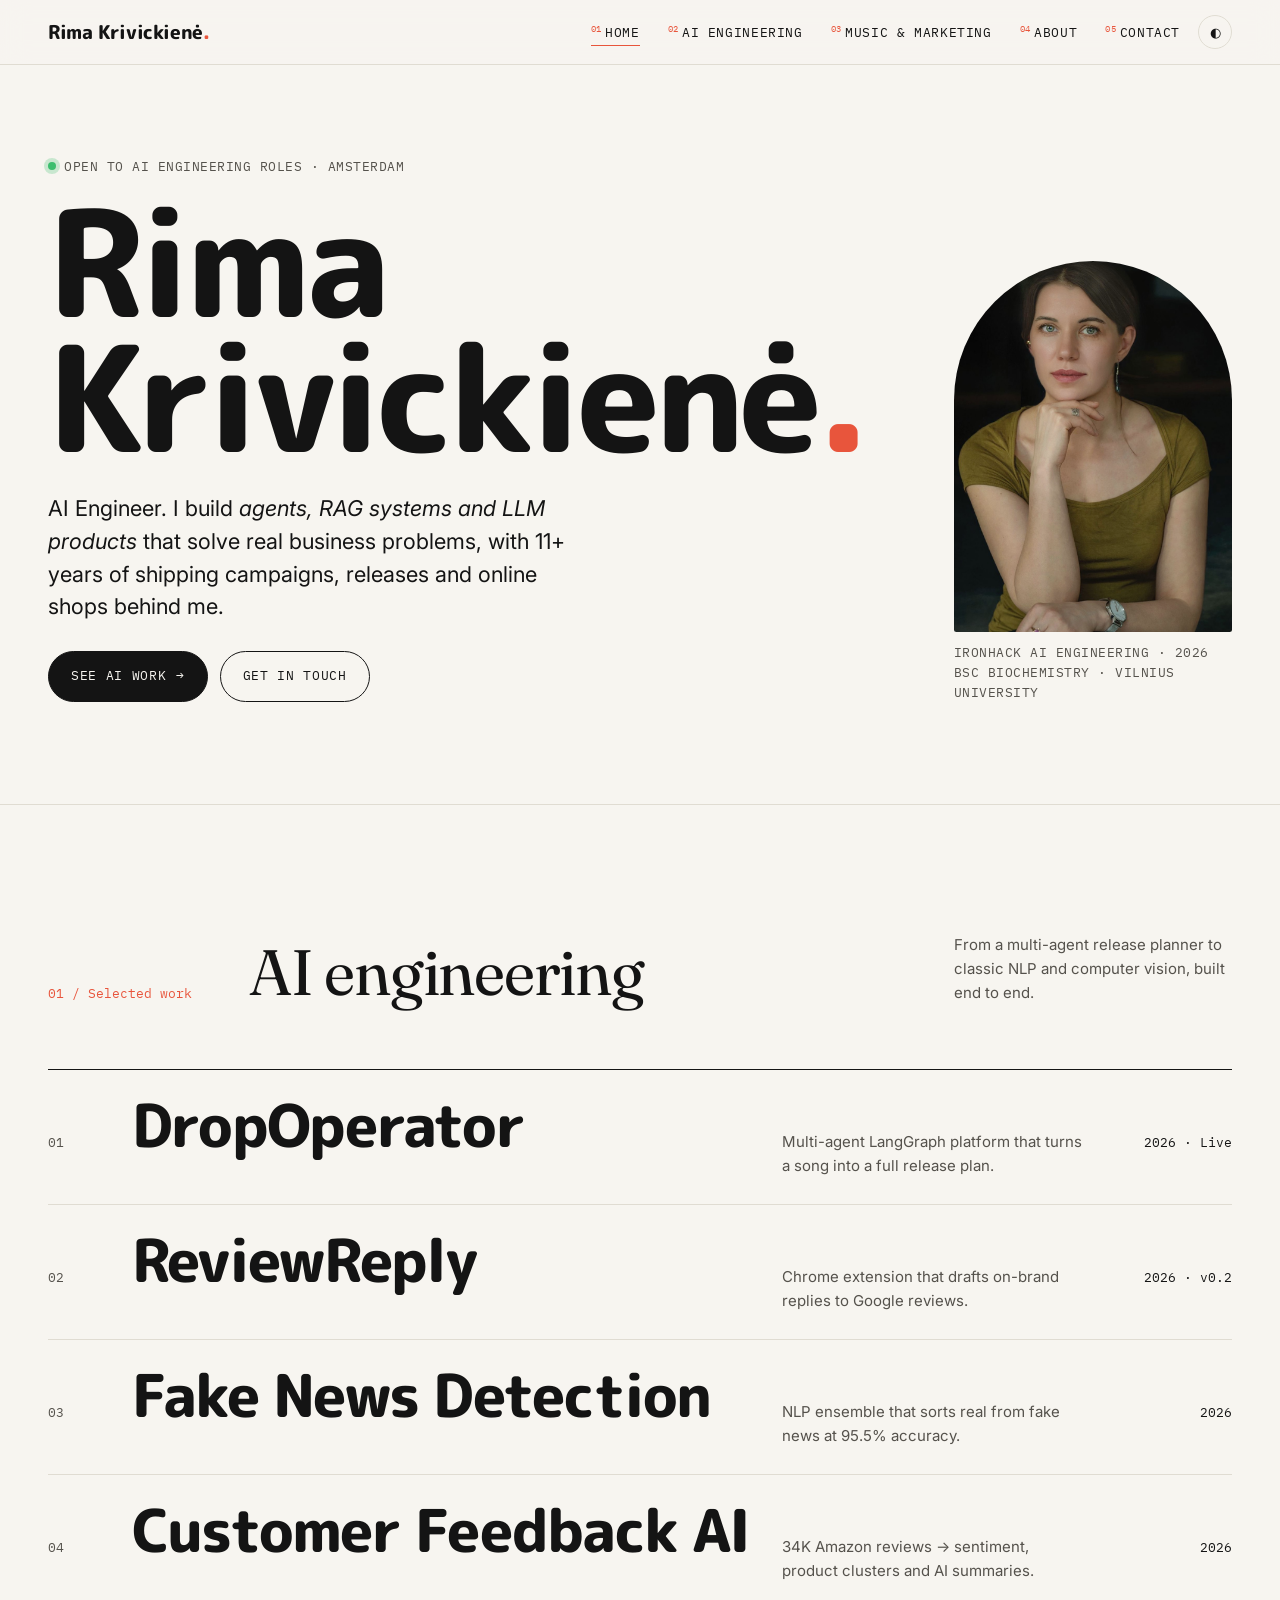
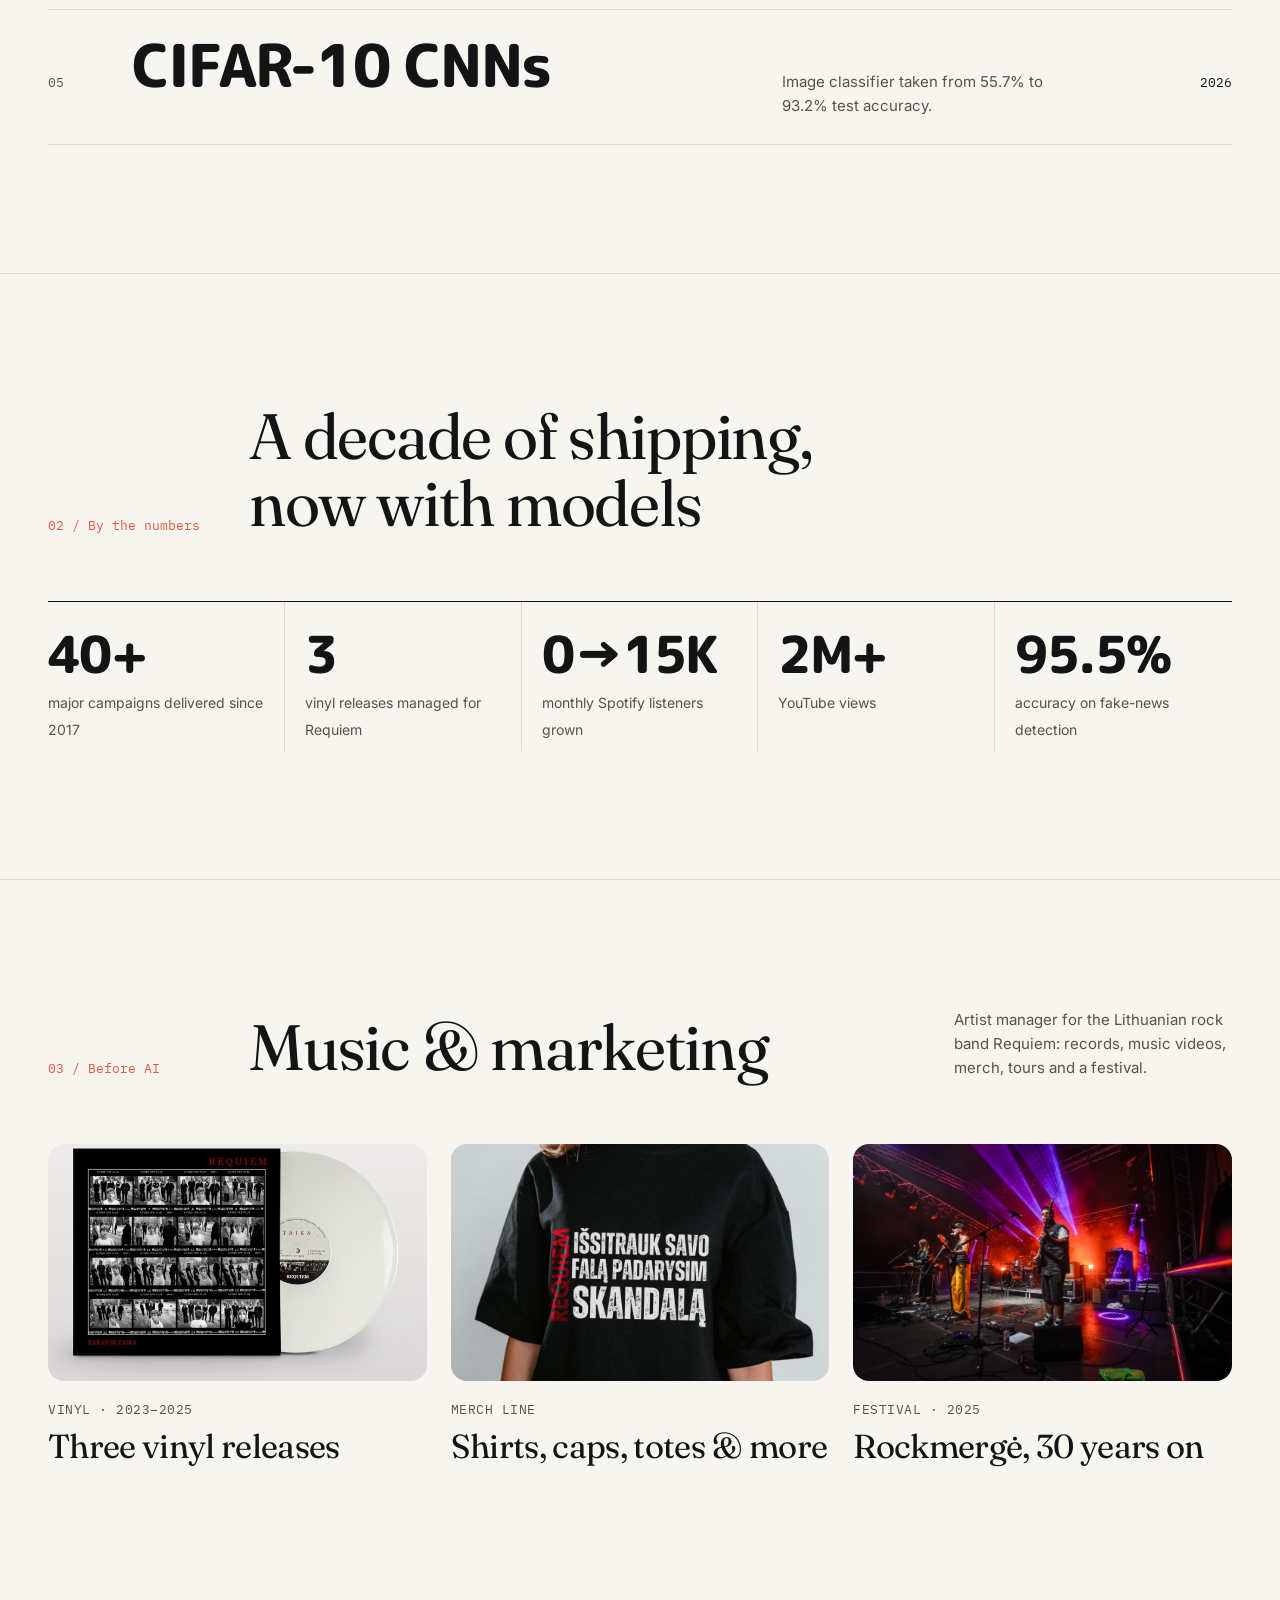
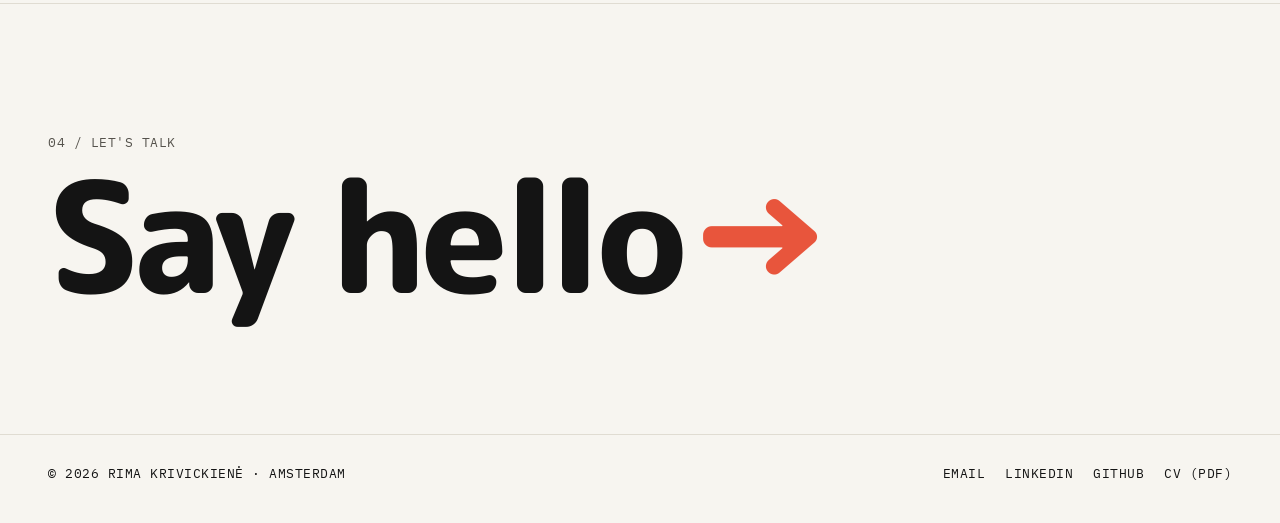
==== index.html @ 49b590df "First porfolio version" ====
<!doctype html>
<html lang="en">
<head>
<meta charset="utf-8">
<meta name="viewport" content="width=device-width, initial-scale=1">
<title>Rima Krivickienė — AI Engineer</title>
<meta name="description" content="AI Engineer in Amsterdam building agents, RAG systems and LLM products — with 11+ years of marketing, e-commerce and music management behind her.">
<meta property="og:title" content="Rima Krivickienė — AI Engineer">
<meta property="og:description" content="Agents, RAG systems and LLM products — plus a decade of shipping campaigns.">
<meta property="og:image" content="assets/img/drop-dashboard.jpg">
<link rel="icon" href="data:image/svg+xml,<svg xmlns='http://www.w3.org/2000/svg' viewBox='0 0 100 100'><circle cx='50' cy='50' r='44' fill='%23E8553C'/></svg>">
<link rel="preconnect" href="https://fonts.googleapis.com"><link rel="preconnect" href="https://fonts.gstatic.com" crossorigin>
<link href="https://fonts.googleapis.com/css2?family=Fraunces:ital,opsz,wght@0,9..144,300..600;1,9..144,300..600&family=IBM+Plex+Mono:wght@400;500&family=Inter:wght@400;500;600&family=M+PLUS+Rounded+1c:wght@800&display=swap" rel="stylesheet">
<link rel="stylesheet" href="css/style.css">
</head>
<body data-page="home">
<main>

  <section class="hero first">
    <div class="wrap grid-12">
      <div class="hero-text">
        <p class="label"><span class="status">Open to AI Engineering roles · Amsterdam</span></p>
        <h1 class="display"><span class="line">Rima</span><span class="line">Krivickienė<span class="dot">.</span></span></h1>
        <p class="lede">AI Engineer. I build <em>agents, RAG systems and LLM products</em> that solve real business problems, with 11+ years of shipping campaigns, releases and online shops behind me.</p>
        <div class="btn-row" style="margin-top:28px">
          <a class="btn" href="ai-engineering.html">See AI work <span class="arr">→</span></a>
          <a class="btn ghost" href="contact.html">Get in touch</a>
        </div>
      </div>
      <div class="hero-photo reveal">
        <figure>
          <img src="assets/img/portrait.jpg" alt="Portrait of Rima Krivickienė" width="933" height="1400">
          <figcaption class="label">Ironhack AI Engineering · 2026<br>BSc Biochemistry · Vilnius University</figcaption>
        </figure>
      </div>
    </div>
  </section>

  <section>
    <div class="wrap">
      <div class="sec-head reveal">
        <span class="num">01 / Selected work</span>
        <h2>AI engineering</h2>
        <p>From a multi-agent release planner to classic NLP and computer vision, built end to end.</p>
      </div>
      <ul class="project-list reveal">
        <li><a href="work/dropoperator.html" data-bg="assets/img/drop-dashboard.jpg">
          <span class="n">01</span><span class="t">DropOperator</span>
          <span class="d">Multi-agent LangGraph platform that turns a song into a full release plan.</span><span class="y">2026 · Live</span>
          <img class="thumb" src="assets/img/drop-dashboard.jpg" alt="" loading="lazy"></a></li>
        <li><a href="work/reviewreply.html" data-bg="assets/img/rr-demo.jpg">
          <span class="n">02</span><span class="t">ReviewReply</span>
          <span class="d">Chrome extension that drafts on-brand replies to Google reviews.</span><span class="y">2026 · v0.2</span>
          <img class="thumb" src="assets/img/rr-demo.jpg" alt="" loading="lazy"></a></li>
        <li><a href="work/fake-news.html" data-bg="assets/img/fake-cloud-real.jpg">
          <span class="n">03</span><span class="t">Fake News Detection</span>
          <span class="d">NLP ensemble that sorts real from fake news at 95.5% accuracy.</span><span class="y">2026</span>
          <img class="thumb" src="assets/img/fake-title.jpg" alt="" loading="lazy"></a></li>
        <li><a href="work/amazon-nlp.html" data-bg="assets/img/nlp-dashboard.jpg">
          <span class="n">04</span><span class="t">Customer Feedback AI</span>
          <span class="d">34K Amazon reviews → sentiment, product clusters and AI summaries.</span><span class="y">2026</span>
          <img class="thumb" src="assets/img/nlp-dashboard.jpg" alt="" loading="lazy"></a></li>
        <li><a href="work/cnn-cifar10.html" data-bg="assets/img/cnn-title.jpg">
          <span class="n">05</span><span class="t">CIFAR-10 CNNs</span>
          <span class="d">Image classifier taken from 55.7% to 93.2% test accuracy.</span><span class="y">2026</span>
          <img class="thumb" src="assets/img/cnn-title.jpg" alt="" loading="lazy"></a></li>
      </ul>
    </div>
  </section>

  <section>
    <div class="wrap">
      <div class="sec-head reveal">
        <span class="num">02 / By the numbers</span>
        <h2>A decade of shipping, now with models</h2>
      </div>
      <div class="stats reveal">
        <div class="stat"><b>40+</b><span>major campaigns delivered since 2017</span></div>
        <div class="stat"><b>3</b><span>vinyl releases managed for Requiem</span></div>
        <div class="stat"><b>0→15K</b><span>monthly Spotify listeners grown</span></div>
        <div class="stat"><b>2M+</b><span>YouTube views</span></div>
        <div class="stat"><b>95.5%</b><span>accuracy on fake-news detection</span></div>
      </div>
    </div>
  </section>

  <section>
    <div class="wrap">
      <div class="sec-head reveal">
        <span class="num">03 / Before AI</span>
        <h2>Music &amp; marketing</h2>
        <p>Artist manager for the Lithuanian rock band Requiem: records, music videos, merch, tours and a festival.</p>
      </div>
      <div class="cards-3" style="margin-top:0">
        <a class="card reveal" href="music.html#vinyl">
          <div class="media"><img src="assets/img/vinyl-karas.jpg" alt="Karas ir Taika white vinyl" loading="lazy"></div>
          <div class="meta"><span class="label">Vinyl · 2023–2025</span></div>
          <h3>Three vinyl releases</h3>
        </a>
        <a class="card reveal" href="music.html#merch">
          <div class="media"><img src="assets/img/merch-skandalas.jpg" alt="Requiem Skandalas t-shirt" loading="lazy"></div>
          <div class="meta"><span class="label">Merch line</span></div>
          <h3>Shirts, caps, totes &amp; more</h3>
        </a>
        <a class="card reveal" href="music.html#rockmerge">
          <div class="media"><img src="assets/img/rockmerge-6.jpg" alt="Rockmergė 2025 stage with lights" loading="lazy"></div>
          <div class="meta"><span class="label">Festival · 2025</span></div>
          <h3>Rockmergė, 30 years on</h3>
        </a>
      </div>
    </div>
  </section>

  <section class="cta">
    <div class="wrap reveal">
      <p class="label">04 / Let's talk</p>
      <a class="display" href="contact.html">Say hello<span class="accent">→</span></a>
    </div>
  </section>

</main>
<script src="js/main.js"></script>
</body>
</html>
---- css/style.css ----
/* Rima Krivickienė — portfolio
   Editorial grid (paper, ink, vermilion) + soft rounded display type and blurred hover backgrounds. */

:root {
  --paper: #F7F5F0;
  --paper-2: #EFECE4;
  --ink: #141414;
  --ink-2: #55524C;
  --rule: #E0DCD2;
  --accent: #E8553C;
  --on-accent: #FFFFFF;
  --gutter: clamp(16px, 4vw, 48px);
  --max: 1320px;
  --serif: "Fraunces", Georgia, serif;
  --sans: "Inter", system-ui, -apple-system, sans-serif;
  --mono: "IBM Plex Mono", ui-monospace, monospace;
  --round: "M PLUS Rounded 1c", "Inter", sans-serif;
  --ease: cubic-bezier(.22, 1, .36, 1);
  color-scheme: light;
}
@media (prefers-color-scheme: dark) {
  :root:not([data-theme="light"]) {
    --paper: #141413; --paper-2: #1E1D1B; --ink: #F2EFE8; --ink-2: #A8A39A; --rule: #2E2C29;
    color-scheme: dark;
  }
}
:root[data-theme="dark"] {
  --paper: #141413; --paper-2: #1E1D1B; --ink: #F2EFE8; --ink-2: #A8A39A; --rule: #2E2C29;
  color-scheme: dark;
}

*, *::before, *::after { box-sizing: border-box; }
html { -webkit-text-size-adjust: 100%; scroll-behavior: smooth; }
body {
  margin: 0; background: var(--paper); color: var(--ink);
  font: 400 17px/1.6 var(--sans);
  -webkit-font-smoothing: antialiased; overflow-x: hidden;
  transition: background-color .4s var(--ease), color .4s var(--ease);
}
img { max-width: 100%; height: auto; display: block; }
a { color: inherit; }
::selection { background: var(--accent); color: var(--on-accent); }

.wrap { max-width: var(--max); margin: 0 auto; padding: 0 var(--gutter); }

/* ---------- type ---------- */
h1, h2, h3 { font-family: var(--serif); font-weight: 400; letter-spacing: -.02em; line-height: 1.05; margin: 0; text-wrap: balance; }
h1 { font-size: clamp(44px, 8vw, 112px); }
h2 { font-size: clamp(34px, 5vw, 64px); }
h3 { font-size: clamp(24px, 2.6vw, 34px); line-height: 1.15; }
p { margin: 0 0 1em; text-wrap: pretty; }
em { font-style: italic; }
.display { font-family: var(--round); font-weight: 800; letter-spacing: -.035em; line-height: .92; }
.mono, .label { font-family: var(--mono); font-size: 12.5px; letter-spacing: .04em; text-transform: uppercase; }
.label { color: var(--ink-2); }
.lede { font-size: clamp(19px, 1.7vw, 23px); line-height: 1.5; max-width: 38ch; }
.muted { color: var(--ink-2); }
.accent { color: var(--accent); }

/* ---------- header ---------- */
.site-header {
  position: sticky; top: 0; z-index: 50;
  background: color-mix(in srgb, var(--paper) 82%, transparent);
  backdrop-filter: blur(14px); -webkit-backdrop-filter: blur(14px);
  border-bottom: 1px solid var(--rule);
}
.site-header .wrap { display: flex; align-items: center; justify-content: space-between; height: 64px; gap: 16px; }
.brand { font-family: var(--round); font-weight: 800; font-size: 19px; text-decoration: none; letter-spacing: -.02em; white-space: nowrap; }
.brand span { color: var(--accent); }
.nav { display: flex; gap: clamp(14px, 2.2vw, 30px); align-items: center; }
.nav a { font-family: var(--mono); font-size: 12.5px; text-transform: uppercase; letter-spacing: .05em; text-decoration: none; position: relative; padding: 4px 0; }
.nav a::after { content: ""; position: absolute; left: 0; right: 100%; bottom: 0; height: 1.5px; background: var(--accent); transition: right .35s var(--ease); }
.nav a:hover::after, .nav a[aria-current="page"]::after { right: 0; }
.nav a sup { color: var(--accent); font-size: 9px; margin-right: 3px; }
.theme-toggle, .menu-toggle { background: none; border: 1px solid var(--rule); color: var(--ink); border-radius: 999px; width: 34px; height: 34px; display: grid; place-items: center; cursor: pointer; padding: 0; }
.theme-toggle:hover, .menu-toggle:hover { border-color: var(--ink); }
.menu-toggle { display: none; }
@media (max-width: 860px) {
  .menu-toggle { display: grid; }
  .nav { position: fixed; inset: 64px 0 auto 0; flex-direction: column; align-items: flex-start; gap: 0; background: var(--paper); border-bottom: 1px solid var(--rule); padding: 8px var(--gutter) 20px; transform: translateY(-8px); opacity: 0; pointer-events: none; transition: .3s var(--ease); }
  .nav.open { transform: none; opacity: 1; pointer-events: auto; }
  .nav a { font-size: 15px; padding: 14px 0; width: 100%; border-bottom: 1px solid var(--rule); }
  .nav a::after { display: none; }
}

/* ---------- sections ---------- */
section { padding: clamp(64px, 10vw, 140px) 0; border-top: 1px solid var(--rule); }
section.first { border-top: 0; }
.sec-head { display: grid; grid-template-columns: repeat(12, 1fr); gap: 24px; align-items: end; margin-bottom: clamp(36px, 5vw, 64px); }
.sec-head .num { grid-column: span 2; font-family: var(--mono); font-size: 13px; color: var(--accent); }
.sec-head h2 { grid-column: span 7; }
.sec-head p { grid-column: span 3; color: var(--ink-2); font-size: 15px; margin: 0; }
@media (max-width: 860px) { .sec-head { grid-template-columns: 1fr; gap: 12px; } .sec-head > * { grid-column: auto !important; } }

.grid-12 { display: grid; grid-template-columns: repeat(12, 1fr); gap: 24px; }
@media (max-width: 860px) { .grid-12 { grid-template-columns: 1fr; } .grid-12 > * { grid-column: auto !important; } }

/* ---------- hero ---------- */
.hero { padding: clamp(40px, 7vw, 96px) 0 clamp(56px, 8vw, 110px); border-top: 0; }
.hero .grid-12 { align-items: end; }
.hero-text { grid-column: span 8; }
.hero-photo { grid-column: 10 / span 3; }
.hero .display { font-size: clamp(56px, 11.5vw, 168px); margin: 18px 0 28px; }
.hero .display .line { display: block; }
.hero .display .dot { color: var(--accent); }
.hero-photo figure { margin: 0; position: relative; }
.hero-photo img { border-radius: 999px 999px 18px 18px; aspect-ratio: 3/4; object-fit: cover; width: 100%; filter: saturate(.92); }
.hero-photo figcaption { margin-top: 10px; }
.hero-meta { display: flex; flex-wrap: wrap; gap: 8px 22px; margin-top: 30px; }
.status { display: inline-flex; align-items: center; gap: 8px; }
.status::before { content: ""; width: 8px; height: 8px; border-radius: 50%; background: #3DBE6E; box-shadow: 0 0 0 4px color-mix(in srgb, #3DBE6E 25%, transparent); }
@media (max-width: 860px) { .hero-photo { max-width: 260px; order: -1; } }

/* ---------- buttons ---------- */
.btn { display: inline-flex; align-items: center; gap: 10px; font-family: var(--mono); font-size: 13px; text-transform: uppercase; letter-spacing: .05em; text-decoration: none; padding: 14px 22px; border-radius: 999px; border: 1px solid var(--ink); background: var(--ink); color: var(--paper); cursor: pointer; transition: .3s var(--ease); }
.btn:hover { background: var(--accent); border-color: var(--accent); color: var(--on-accent); }
.btn.ghost { background: transparent; color: var(--ink); }
.btn.ghost:hover { background: var(--ink); color: var(--paper); border-color: var(--ink); }
.btn .arr { transition: transform .3s var(--ease); }
.btn:hover .arr { transform: translateX(4px); }
.btn-row { display: flex; flex-wrap: wrap; gap: 12px; }
.link-arrow { font-family: var(--mono); font-size: 13px; text-transform: uppercase; letter-spacing: .05em; text-decoration: none; border-bottom: 1px solid currentColor; padding-bottom: 2px; }
.link-arrow:hover { color: var(--accent); }

/* ---------- blurred hover background (project list) ---------- */
.hover-bg { position: fixed; inset: 0; z-index: -1; pointer-events: none; opacity: 0; transition: opacity .6s var(--ease); }
.hover-bg img { position: absolute; inset: -60px; width: calc(100% + 120px); height: calc(100% + 120px); max-width: none; object-fit: cover; filter: blur(46px) saturate(1.3); opacity: 0; transform: scale(1.08); transition: opacity .6s var(--ease), transform 1.2s var(--ease); }
.hover-bg img.on { opacity: .55; transform: scale(1); }
.hover-bg.on { opacity: 1; }
body.bg-active { background: transparent; }
body.bg-active::before { content: ""; position: fixed; inset: 0; z-index: -2; background: var(--paper); }

.project-list { list-style: none; margin: 0; padding: 0; border-top: 1px solid var(--ink); }
.project-list li { border-bottom: 1px solid var(--rule); }
.project-list a { display: grid; grid-template-columns: 60px 1fr auto 120px; gap: 24px; align-items: baseline; padding: 26px 0; text-decoration: none; transition: padding .45s var(--ease), color .3s; }
.project-list .n { font-family: var(--mono); font-size: 13px; color: var(--ink-2); }
.project-list .t { font-family: var(--round); font-weight: 800; font-size: clamp(30px, 4.6vw, 64px); letter-spacing: -.03em; line-height: 1; }
.project-list .d { font-size: 15px; color: var(--ink-2); max-width: 34ch; }
.project-list .y { font-family: var(--mono); font-size: 13px; text-align: right; }
.project-list .thumb { display: none; }
.project-list a:hover { padding-left: 18px; }
.project-list a:hover .t { color: var(--accent); }
@media (max-width: 860px) {
  .project-list a { grid-template-columns: 1fr auto; gap: 6px 16px; padding: 22px 0; }
  .project-list .n { grid-column: 1; } .project-list .y { grid-column: 2; grid-row: 1; }
  .project-list .t, .project-list .d { grid-column: 1 / -1; }
  .project-list .thumb { display: block; grid-column: 1 / -1; border-radius: 12px; aspect-ratio: 16/9; object-fit: cover; margin-top: 10px; }
}

/* ---------- stats ---------- */
.stats { display: grid; grid-template-columns: repeat(5, 1fr); border-top: 1px solid var(--ink); }
.stat { padding: 26px 20px 8px 0; border-right: 1px solid var(--rule); }
.stat + .stat { padding-left: 20px; }
.stat:last-child { border-right: 0; }
.stat b { display: block; font-family: var(--round); font-weight: 800; font-size: clamp(34px, 4vw, 56px); letter-spacing: -.03em; line-height: 1; margin-bottom: 10px; }
.stat span { font-size: 14px; color: var(--ink-2); }
@media (max-width: 860px) { .stats { grid-template-columns: 1fr 1fr; } .stat { border-right: 0; border-bottom: 1px solid var(--rule); padding: 20px 0 !important; } }

/* ---------- cards ---------- */
.card { display: flex; flex-direction: column; text-decoration: none; }
.card .media { position: relative; overflow: hidden; border-radius: 16px; background: var(--paper-2); aspect-ratio: 16/10; }
.card .media img { width: 100%; height: 100%; object-fit: cover; transition: transform .9s var(--ease); }
.card:hover .media img { transform: scale(1.035); }
.card .meta { display: flex; justify-content: space-between; gap: 12px; margin: 18px 0 8px; }
.card h3 { margin-bottom: 10px; }
.card p { color: var(--ink-2); font-size: 15.5px; }
.tags { display: flex; flex-wrap: wrap; gap: 6px; margin: 6px 0 16px; padding: 0; list-style: none; }
.tags li { font-family: var(--mono); font-size: 11.5px; letter-spacing: .03em; padding: 4px 10px; border: 1px solid var(--rule); border-radius: 999px; color: var(--ink-2); }
.links { display: flex; flex-wrap: wrap; gap: 18px; margin-top: auto; }

.feature { display: grid; grid-template-columns: repeat(12, 1fr); gap: 24px; align-items: center; padding: clamp(28px, 4vw, 48px) 0; border-top: 1px solid var(--rule); }
.feature:first-of-type { border-top: 1px solid var(--ink); }
.feature .media { grid-column: span 7; border-radius: 18px; overflow: hidden; background: var(--paper-2); }
.feature .media img { width: 100%; aspect-ratio: 16/10; object-fit: cover; transition: transform .9s var(--ease); }
.feature:hover .media img { transform: scale(1.03); }
.feature .body { grid-column: span 5; }
.feature.flip .media { order: 2; }
.feature .body h3 { font-family: var(--round); font-weight: 800; font-size: clamp(34px, 4vw, 56px); letter-spacing: -.03em; margin: 12px 0 14px; }
@media (max-width: 860px) { .feature { grid-template-columns: 1fr; } .feature > * { grid-column: auto !important; } .feature.flip .media { order: 0; } }

.cards-3 { display: grid; grid-template-columns: repeat(3, 1fr); gap: 32px 24px; margin-top: 56px; }
@media (max-width: 960px) { .cards-3 { grid-template-columns: 1fr 1fr; } }
@media (max-width: 620px) { .cards-3 { grid-template-columns: 1fr; } }

/* ---------- case study ---------- */
.case-hero { padding-bottom: 40px; }
.case-hero .display { font-size: clamp(52px, 10vw, 140px); margin: 18px 0 24px; }
.facts { display: grid; grid-template-columns: repeat(4, 1fr); border-top: 1px solid var(--ink); margin-top: 40px; }
.facts > div { padding: 16px 16px 16px 0; border-right: 1px solid var(--rule); }
.facts > div + div { padding-left: 16px; }
.facts > div:last-child { border-right: 0; }
.facts dt { margin-bottom: 6px; }
.facts dd { margin: 0; font-size: 15px; }
@media (max-width: 760px) { .facts { grid-template-columns: 1fr 1fr; } .facts > div { border-right: 0; border-bottom: 1px solid var(--rule); padding-left: 0 !important; } }
.cover { border-radius: 20px; overflow: hidden; background: var(--paper-2); }
.cover img { width: 100%; }
.prose { grid-column: 4 / span 7; font-size: 18px; }
.prose h3 { margin: 1.6em 0 .5em; }
.prose ul { padding-left: 1.1em; } .prose li { margin-bottom: .45em; }
.side-label { grid-column: span 3; }
.table { width: 100%; border-collapse: collapse; font-size: 15px; margin: 8px 0 24px; }
.table th, .table td { text-align: left; padding: 11px 10px 11px 0; border-bottom: 1px solid var(--rule); }
.table th { font-family: var(--mono); font-size: 11.5px; text-transform: uppercase; letter-spacing: .05em; color: var(--ink-2); font-weight: 400; }
.table td:not(:first-child), .table th:not(:first-child) { text-align: right; font-variant-numeric: tabular-nums; }
.table tr.best td { color: var(--accent); font-weight: 600; }
.gallery { display: grid; grid-template-columns: repeat(2, 1fr); gap: 20px; }
.gallery figure { margin: 0; }
.gallery img { border-radius: 14px; width: 100%; background: var(--paper-2); border: 1px solid var(--rule); }
.gallery figcaption { margin-top: 8px; }
.gallery .wide { grid-column: 1 / -1; }
@media (max-width: 700px) { .gallery { grid-template-columns: 1fr; } }
.next-case { display: flex; justify-content: space-between; align-items: end; gap: 24px; text-decoration: none; padding: 40px 0; border-top: 1px solid var(--ink); }
.next-case .display { font-size: clamp(40px, 7vw, 96px); transition: color .3s; }
.next-case:hover .display { color: var(--accent); }
.video { position: relative; aspect-ratio: 16/9; border-radius: 18px; overflow: hidden; background: #000; }
.video iframe { position: absolute; inset: 0; width: 100%; height: 100%; border: 0; }

/* ---------- music page ---------- */
.release { display: grid; grid-template-columns: repeat(12, 1fr); gap: 24px; align-items: center; padding: clamp(32px, 5vw, 64px) 0; border-top: 1px solid var(--rule); }
.release .media { grid-column: span 6; }
.release .media img { border-radius: 16px; width: 100%; }
.release .body { grid-column: 8 / span 5; }
.release:nth-of-type(even) .media { order: 2; grid-column: 7 / span 6; }
.release:nth-of-type(even) .body { grid-column: 1 / span 5; }
.release .body h3 { font-family: var(--round); font-weight: 800; font-size: clamp(32px, 3.6vw, 50px); letter-spacing: -.03em; margin: 10px 0 14px; }
.release ul { list-style: none; padding: 0; margin: 16px 0 0; border-top: 1px solid var(--rule); }
.release li { display: flex; justify-content: space-between; gap: 16px; padding: 10px 0; border-bottom: 1px solid var(--rule); font-size: 15px; }
.release li span:first-child { font-family: var(--mono); font-size: 12px; text-transform: uppercase; color: var(--ink-2); padding-top: 2px; }
@media (max-width: 860px) { .release { grid-template-columns: 1fr; } .release > * { grid-column: auto !important; order: 0 !important; } }

.merch { display: grid; grid-template-columns: repeat(4, 1fr); gap: 16px; }
.merch figure { margin: 0; }
.merch img { border-radius: 14px; aspect-ratio: 1; object-fit: cover; width: 100%; background: #fff; }
.merch figcaption { margin-top: 8px; }
@media (max-width: 760px) { .merch { grid-template-columns: 1fr 1fr; } }

.photo-grid { display: grid; grid-template-columns: repeat(6, 1fr); grid-auto-rows: clamp(120px, 16vw, 230px); gap: 12px; }
.photo-grid figure { margin: 0; overflow: hidden; border-radius: 14px; position: relative; }
.photo-grid img { width: 100%; height: 100%; object-fit: cover; transition: transform 1s var(--ease); }
.photo-grid figure:hover img { transform: scale(1.04); }
.photo-grid .a { grid-column: span 4; grid-row: span 2; }
.photo-grid .b { grid-column: span 2; grid-row: span 2; }
.photo-grid .c { grid-column: span 2; }
.photo-grid .d { grid-column: span 3; grid-row: span 2; }
@media (max-width: 760px) { .photo-grid { grid-template-columns: 1fr 1fr; grid-auto-rows: 150px; } .photo-grid figure { grid-column: span 1 !important; grid-row: span 1 !important; } .photo-grid .a { grid-column: span 2 !important; grid-row: span 2 !important; } }
.credit { margin-top: 12px; }

.roles { border-top: 1px solid var(--ink); }
.role { display: grid; grid-template-columns: repeat(12, 1fr); gap: 24px; padding: 28px 0; border-bottom: 1px solid var(--rule); }
.role .when { grid-column: span 3; }
.role h3 { grid-column: span 4; font-size: clamp(22px, 2.2vw, 30px); }
.role p { grid-column: span 5; margin: 0; color: var(--ink-2); font-size: 15.5px; }
@media (max-width: 860px) { .role { grid-template-columns: 1fr; gap: 8px; } .role > * { grid-column: auto !important; } }

/* ---------- about ---------- */
.skills { display: grid; grid-template-columns: repeat(3, 1fr); gap: 32px 24px; }
.skills h4 { margin: 0 0 10px; }
@media (max-width: 760px) { .skills { grid-template-columns: 1fr; } }
.why { list-style: none; padding: 0; margin: 0; counter-reset: why; border-top: 1px solid var(--ink); }
.why li { counter-increment: why; display: grid; grid-template-columns: 60px 1fr 1.4fr; gap: 24px; padding: 26px 0; border-bottom: 1px solid var(--rule); }
.why li::before { content: "0" counter(why); font-family: var(--mono); font-size: 13px; color: var(--accent); }
.why h3 { font-size: clamp(22px, 2.2vw, 30px); }
.why p { margin: 0; color: var(--ink-2); }
@media (max-width: 760px) { .why li { grid-template-columns: 1fr; gap: 8px; } }

/* ---------- contact ---------- */
.form { display: grid; gap: 22px; }
.field { display: grid; gap: 8px; }
.field input, .field textarea, .field select {
  font: inherit; color: var(--ink); background: transparent;
  border: 0; border-bottom: 1px solid var(--ink-2); border-radius: 0; padding: 10px 0; outline: none; transition: border-color .3s;
}
.field textarea { min-height: 150px; resize: vertical; }
.field input:focus, .field textarea:focus, .field select:focus { border-bottom-color: var(--accent); }
.chips { display: flex; flex-wrap: wrap; gap: 8px; }
.chips input { position: absolute; opacity: 0; pointer-events: none; }
.chips label { font-family: var(--mono); font-size: 12.5px; padding: 8px 14px; border: 1px solid var(--rule); border-radius: 999px; cursor: pointer; transition: .25s var(--ease); }
.chips input:checked + label { background: var(--ink); color: var(--paper); border-color: var(--ink); }
.chips input:focus-visible + label { outline: 2px solid var(--accent); outline-offset: 2px; }
.hp { position: absolute; left: -9999px; }
.form-status { min-height: 1.4em; font-size: 15px; }
.form-status.ok { color: #2E9D5B; } .form-status.err { color: var(--accent); }
.contact-list { list-style: none; padding: 0; margin: 0; border-top: 1px solid var(--ink); }
.contact-list li { display: flex; justify-content: space-between; gap: 16px; padding: 16px 0; border-bottom: 1px solid var(--rule); }
.contact-list a { text-decoration: none; } .contact-list a:hover { color: var(--accent); }

/* ---------- big CTA + footer ---------- */
.cta { text-align: left; }
.cta a.display { display: inline-block; font-size: clamp(56px, 12vw, 180px); text-decoration: none; transition: color .3s; }
.cta a.display:hover { color: var(--accent); }
.site-footer { border-top: 1px solid var(--rule); padding: 28px 0 40px; }
.site-footer .wrap { display: flex; flex-wrap: wrap; justify-content: space-between; gap: 12px 24px; }
.site-footer a { text-decoration: none; } .site-footer a:hover { color: var(--accent); }

/* ---------- motion ---------- */
.reveal { opacity: 0; transform: translateY(24px); transition: opacity .9s var(--ease), transform .9s var(--ease); }
.reveal.in { opacity: 1; transform: none; }
@media (prefers-reduced-motion: reduce) {
  *, *::before, *::after { transition: none !important; animation: none !important; scroll-behavior: auto !important; }
  .reveal { opacity: 1; transform: none; }
}

/* custom cursor (desktop only) */
.cursor { position: fixed; top: 0; left: 0; width: 10px; height: 10px; border-radius: 50%; background: var(--accent); pointer-events: none; z-index: 1000; transform: translate(-50%, -50%); transition: width .25s var(--ease), height .25s var(--ease), background-color .25s, opacity .25s; mix-blend-mode: normal; opacity: 0; }
.cursor.on { opacity: 1; }
.cursor.big { width: 54px; height: 54px; background: color-mix(in srgb, var(--accent) 22%, transparent); border: 1px solid var(--accent); }
.cursor.press { width: 6px; height: 6px; }
@media (hover: none), (pointer: coarse) { .cursor { display: none; } }

/* video stills strip */
.stills { display: grid; grid-template-columns: repeat(4, 1fr); gap: 12px; margin: 8px 0 20px; }
.stills.three { grid-template-columns: repeat(3, 1fr); }
.stills figure { margin: 0; }
.stills img { width: 100%; aspect-ratio: 1; object-fit: cover; border-radius: 14px; }
@media (max-width: 700px) { .stills, .stills.three { grid-template-columns: 1fr 1fr; } .stills.three figure:first-child { grid-column: 1 / -1; } .stills.three figure:first-child img { aspect-ratio: 16/9; } }

/* press list */
.press { list-style: none; padding: 0; margin: 0; border-top: 1px solid var(--ink); }
.press a { display: grid; grid-template-columns: 110px 1fr 160px 24px; gap: 20px; align-items: baseline; padding: 20px 0; border-bottom: 1px solid var(--rule); text-decoration: none; transition: padding .4s var(--ease); }
.press a:hover { padding-left: 12px; }
.press a:hover .ttl { color: var(--accent); }
.press .ttl { font-family: var(--serif); font-size: clamp(19px, 1.8vw, 24px); line-height: 1.25; }
.press .src { text-align: right; }
@media (max-width: 760px) { .press a { grid-template-columns: 1fr auto; gap: 6px 12px; } .press .ttl { grid-column: 1 / -1; grid-row: 2; } .press .src { text-align: left; } .press a > span:last-child { display: none; } }
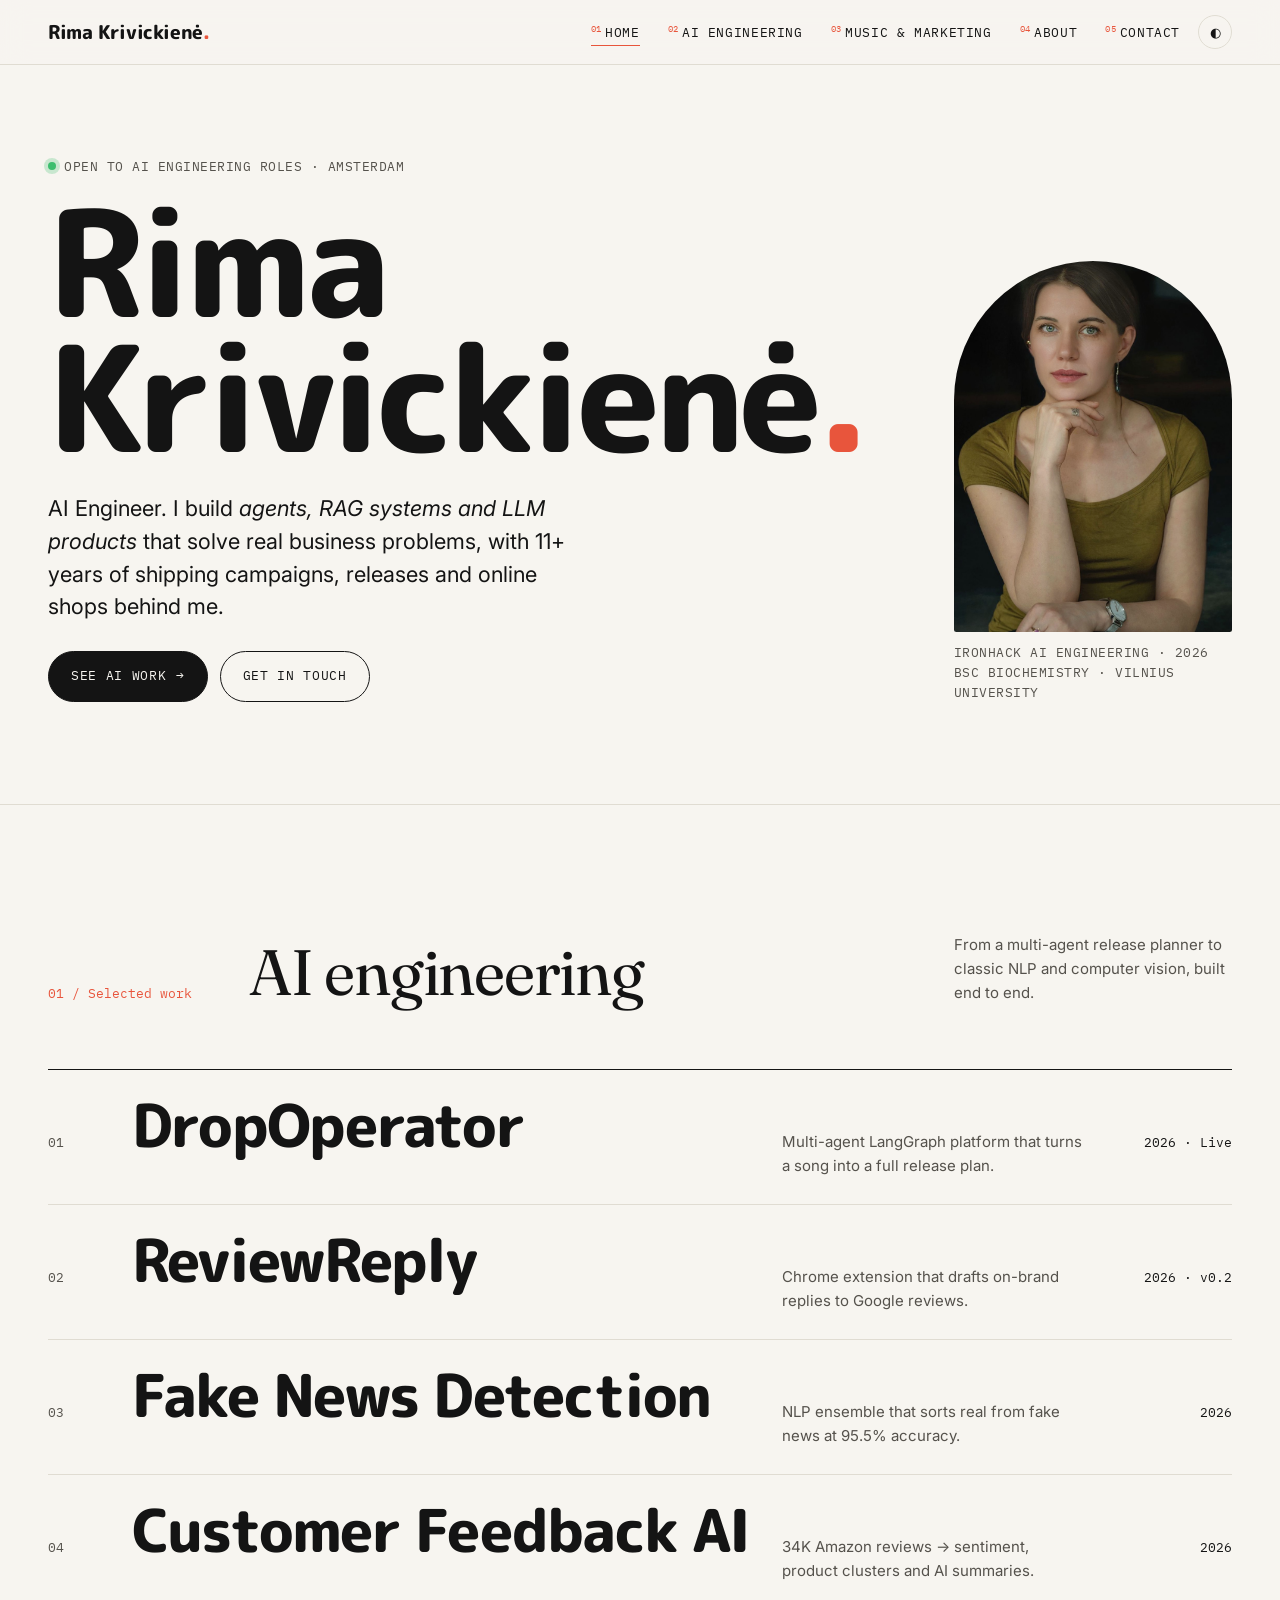
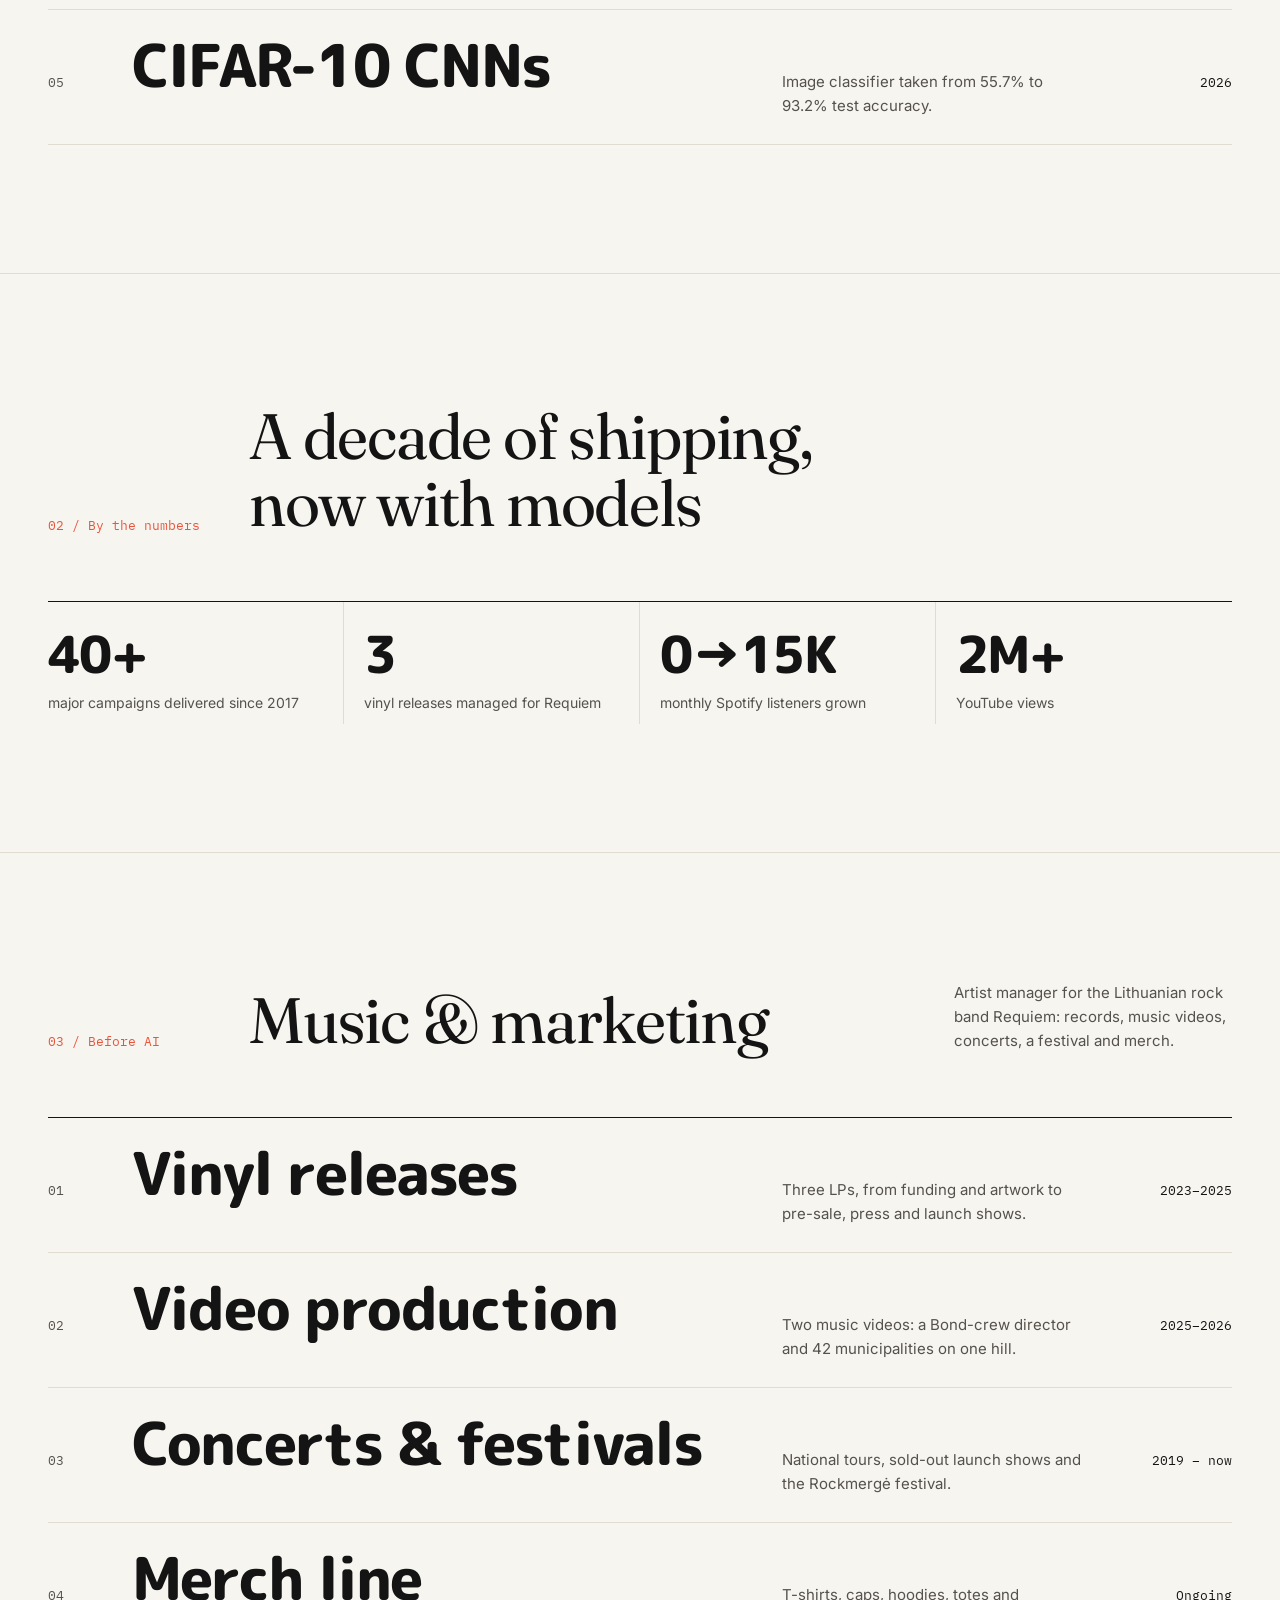
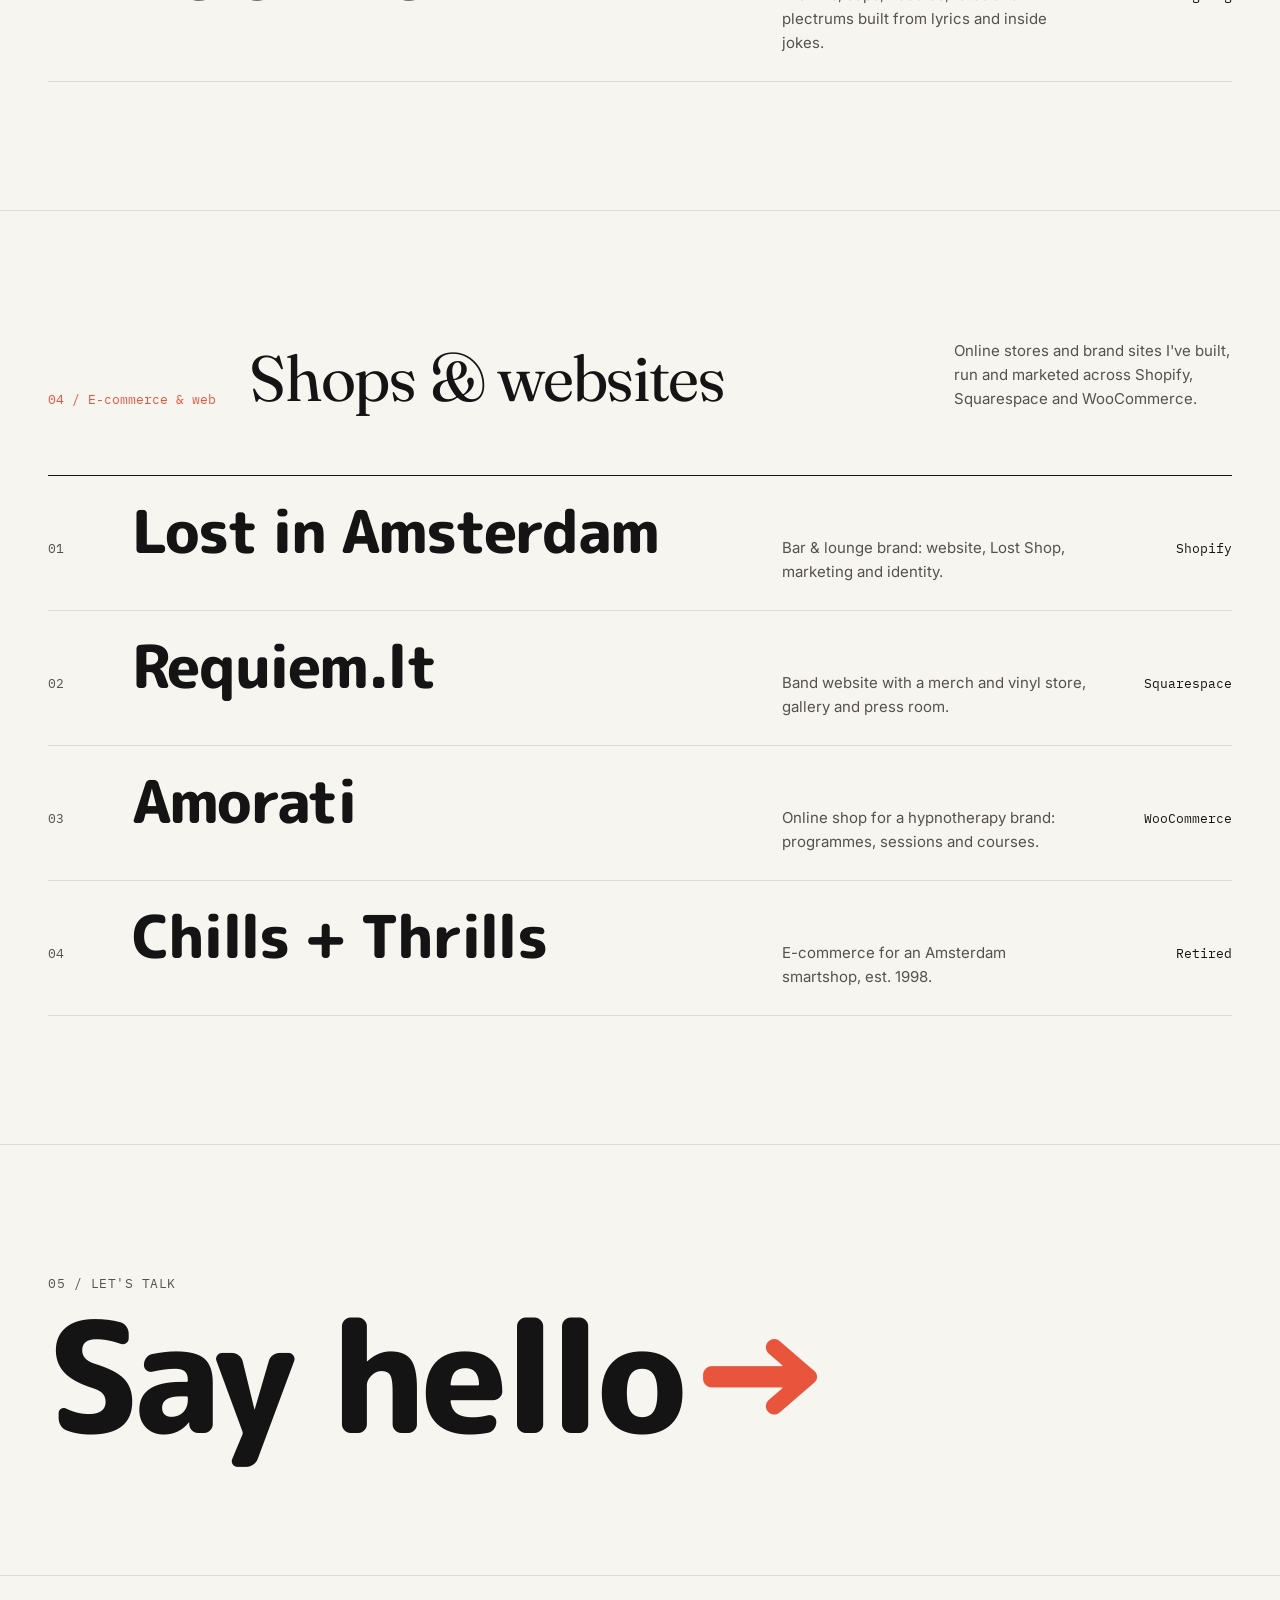
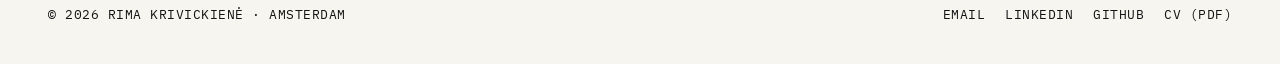
==== commit 77b755a2: "Add clickable music sections, e-commerce section, concerts timeline" ====
--- a/index.html
+++ b/index.html
@@ -79,7 +79,6 @@
         <div class="stat"><b>3</b><span>vinyl releases managed for Requiem</span></div>
         <div class="stat"><b>0→15K</b><span>monthly Spotify listeners grown</span></div>
         <div class="stat"><b>2M+</b><span>YouTube views</span></div>
-        <div class="stat"><b>95.5%</b><span>accuracy on fake-news detection</span></div>
       </div>
     </div>
   </section>
@@ -89,31 +88,59 @@
       <div class="sec-head reveal">
         <span class="num">03 / Before AI</span>
         <h2>Music &amp; marketing</h2>
-        <p>Artist manager for the Lithuanian rock band Requiem: records, music videos, merch, tours and a festival.</p>
+        <p>Artist manager for the Lithuanian rock band Requiem: records, music videos, concerts, a festival and merch.</p>
       </div>
-      <div class="cards-3" style="margin-top:0">
-        <a class="card reveal" href="music.html#vinyl">
-          <div class="media"><img src="assets/img/vinyl-karas.jpg" alt="Karas ir Taika white vinyl" loading="lazy"></div>
-          <div class="meta"><span class="label">Vinyl · 2023–2025</span></div>
-          <h3>Three vinyl releases</h3>
-        </a>
-        <a class="card reveal" href="music.html#merch">
-          <div class="media"><img src="assets/img/merch-skandalas.jpg" alt="Requiem Skandalas t-shirt" loading="lazy"></div>
-          <div class="meta"><span class="label">Merch line</span></div>
-          <h3>Shirts, caps, totes &amp; more</h3>
-        </a>
-        <a class="card reveal" href="music.html#rockmerge">
-          <div class="media"><img src="assets/img/rockmerge-6.jpg" alt="Rockmergė 2025 stage with lights" loading="lazy"></div>
-          <div class="meta"><span class="label">Festival · 2025</span></div>
-          <h3>Rockmergė, 30 years on</h3>
-        </a>
+      <ul class="project-list reveal">
+        <li><a href="music.html#vinyl" data-bg="assets/img/vinyl-nnz.jpg">
+          <span class="n">01</span><span class="t">Vinyl releases</span>
+          <span class="d">Three LPs, from funding and artwork to pre-sale, press and launch shows.</span><span class="y">2023–2025</span>
+          <img class="thumb" src="assets/img/vinyl-karas.jpg" alt="" loading="lazy"></a></li>
+        <li><a href="music.html#videos" data-bg="assets/img/stebuklu-flags.jpg">
+          <span class="n">02</span><span class="t">Video production</span>
+          <span class="d">Two music videos: a Bond-crew director and 42 municipalities on one hill.</span><span class="y">2025–2026</span>
+          <img class="thumb" src="assets/img/stebuklu-flags.jpg" alt="" loading="lazy"></a></li>
+        <li><a href="music.html#concerts" data-bg="assets/img/rockmerge-6.jpg">
+          <span class="n">03</span><span class="t">Concerts &amp; festivals</span>
+          <span class="d">National tours, sold-out launch shows and the Rockmergė festival.</span><span class="y">2019 – now</span>
+          <img class="thumb" src="assets/img/rockmerge-6.jpg" alt="" loading="lazy"></a></li>
+        <li><a href="music.html#merch" data-bg="assets/img/merch-pink.jpg">
+          <span class="n">04</span><span class="t">Merch line</span>
+          <span class="d">T-shirts, caps, hoodies, totes and plectrums built from lyrics and inside jokes.</span><span class="y">Ongoing</span>
+          <img class="thumb" src="assets/img/merch-skandalas.jpg" alt="" loading="lazy"></a></li>
+      </ul>
+    </div>
+  </section>
+
+  <section>
+    <div class="wrap">
+      <div class="sec-head reveal">
+        <span class="num">04 / E-commerce &amp; web</span>
+        <h2>Shops &amp; websites</h2>
+        <p>Online stores and brand sites I've built, run and marketed across Shopify, Squarespace and WooCommerce.</p>
       </div>
+      <ul class="project-list reveal">
+        <li><a href="music.html#web-lost" data-bg="assets/img/web-lia.jpg">
+          <span class="n">01</span><span class="t">Lost in Amsterdam</span>
+          <span class="d">Bar &amp; lounge brand: website, Lost Shop, marketing and identity.</span><span class="y">Shopify</span>
+          <img class="thumb" src="assets/img/web-lia.jpg" alt="" loading="lazy"></a></li>
+        <li><a href="music.html#web-requiem" data-bg="assets/img/web-requiem.jpg">
+          <span class="n">02</span><span class="t">Requiem.lt</span>
+          <span class="d">Band website with a merch and vinyl store, gallery and press room.</span><span class="y">Squarespace</span>
+          <img class="thumb" src="assets/img/web-requiem.jpg" alt="" loading="lazy"></a></li>
+        <li><a href="music.html#web-amorati" data-bg="assets/img/web-amorati-2.jpg">
+          <span class="n">03</span><span class="t">Amorati</span>
+          <span class="d">Online shop for a hypnotherapy brand: programmes, sessions and courses.</span><span class="y">WooCommerce</span>
+          <img class="thumb" src="assets/img/web-amorati.jpg" alt="" loading="lazy"></a></li>
+        <li><a href="music.html#web-chills">
+          <span class="n">04</span><span class="t">Chills + Thrills</span>
+          <span class="d">E-commerce for an Amsterdam smartshop, est. 1998.</span><span class="y">Retired</span></a></li>
+      </ul>
     </div>
   </section>
 
   <section class="cta">
     <div class="wrap reveal">
-      <p class="label">04 / Let's talk</p>
+      <p class="label">05 / Let's talk</p>
       <a class="display" href="contact.html">Say hello<span class="accent">→</span></a>
     </div>
   </section>
--- a/css/style.css
+++ b/css/style.css
@@ -148,7 +148,7 @@
 }
 
 /* ---------- stats ---------- */
-.stats { display: grid; grid-template-columns: repeat(5, 1fr); border-top: 1px solid var(--ink); }
+.stats { display: grid; grid-template-columns: repeat(4, 1fr); border-top: 1px solid var(--ink); }
 .stat { padding: 26px 20px 8px 0; border-right: 1px solid var(--rule); }
 .stat + .stat { padding-left: 20px; }
 .stat:last-child { border-right: 0; }
@@ -322,3 +322,30 @@
 .press .ttl { font-family: var(--serif); font-size: clamp(19px, 1.8vw, 24px); line-height: 1.25; }
 .press .src { text-align: right; }
 @media (max-width: 760px) { .press a { grid-template-columns: 1fr auto; gap: 6px 12px; } .press .ttl { grid-column: 1 / -1; grid-row: 2; } .press .src { text-align: left; } .press a > span:last-child { display: none; } }
+
+/* concerts timeline */
+.timeline { list-style: none; margin: 0; padding: 0; border-top: 1px solid var(--ink); }
+.timeline li { display: grid; grid-template-columns: 110px 1fr; gap: 20px; padding: 16px 0; border-bottom: 1px solid var(--rule); font-size: 16px; }
+.stack { display: grid; gap: 12px; }
+.stack figure { margin: 0; } .stack img { border-radius: 14px; width: 100%; aspect-ratio: 4/3; object-fit: cover; }
+.stack figcaption { margin-top: 8px; }
+.sub-head { display: grid; grid-template-columns: repeat(12, 1fr); gap: 24px; align-items: end; margin: clamp(56px, 7vw, 96px) 0 28px; padding-top: 28px; border-top: 1px solid var(--rule); scroll-margin-top: 80px; }
+.sub-head h3 { grid-column: 3 / span 6; font-family: var(--round); font-weight: 800; font-size: clamp(32px, 4vw, 56px); letter-spacing: -.03em; }
+.sub-head p { grid-column: span 4; margin: 0; color: var(--ink-2); font-size: 15px; }
+@media (max-width: 860px) { .sub-head { grid-template-columns: 1fr; } .sub-head > * { grid-column: auto !important; } .timeline li { grid-template-columns: 1fr; gap: 2px; } }
+
+/* browser-frame screenshots */
+.feature .media.browser { position: relative; padding-top: 28px; background: var(--paper-2); border: 1px solid var(--rule); box-shadow: 0 18px 40px -24px rgba(0,0,0,.35); }
+.feature .media.browser::before { content: ""; position: absolute; top: 10px; left: 14px; width: 9px; height: 9px; border-radius: 50%; background: #FF5F57; box-shadow: 15px 0 #FEBC2E, 30px 0 #28C840; }
+.feature .media.browser img { border-radius: 0; }
+[id^="web-"] { scroll-margin-top: 80px; }
+section[id] { scroll-margin-top: 40px; }
+
+/* Chills + Thrills typographic card */
+.feature .media.wordmark { display: flex; flex-direction: column; justify-content: center; align-items: center; gap: 14px; aspect-ratio: 16/10; text-decoration: none; background: #111; color: #F7F5F0; position: relative; overflow: hidden; }
+.feature .media.wordmark::before { content: ""; position: absolute; inset: -30%; background: radial-gradient(circle at 30% 30%, rgba(232,85,60,.45), transparent 45%), radial-gradient(circle at 75% 70%, rgba(120,90,255,.35), transparent 45%); filter: blur(30px); transition: transform 1.2s var(--ease); }
+.feature:hover .media.wordmark::before { transform: rotate(25deg) scale(1.1); }
+.wm-top { position: relative; font-family: var(--sans); font-weight: 600; font-size: clamp(30px, 4.4vw, 60px); letter-spacing: .12em; text-transform: uppercase; }
+.wm-top i { font-style: normal; color: var(--accent); }
+.wm-sub, .wm-tag { position: relative; font-family: var(--mono); font-size: 12px; letter-spacing: .22em; text-transform: uppercase; }
+.wm-tag { position: absolute; bottom: 16px; font-size: 10.5px; letter-spacing: .08em; opacity: .6; }
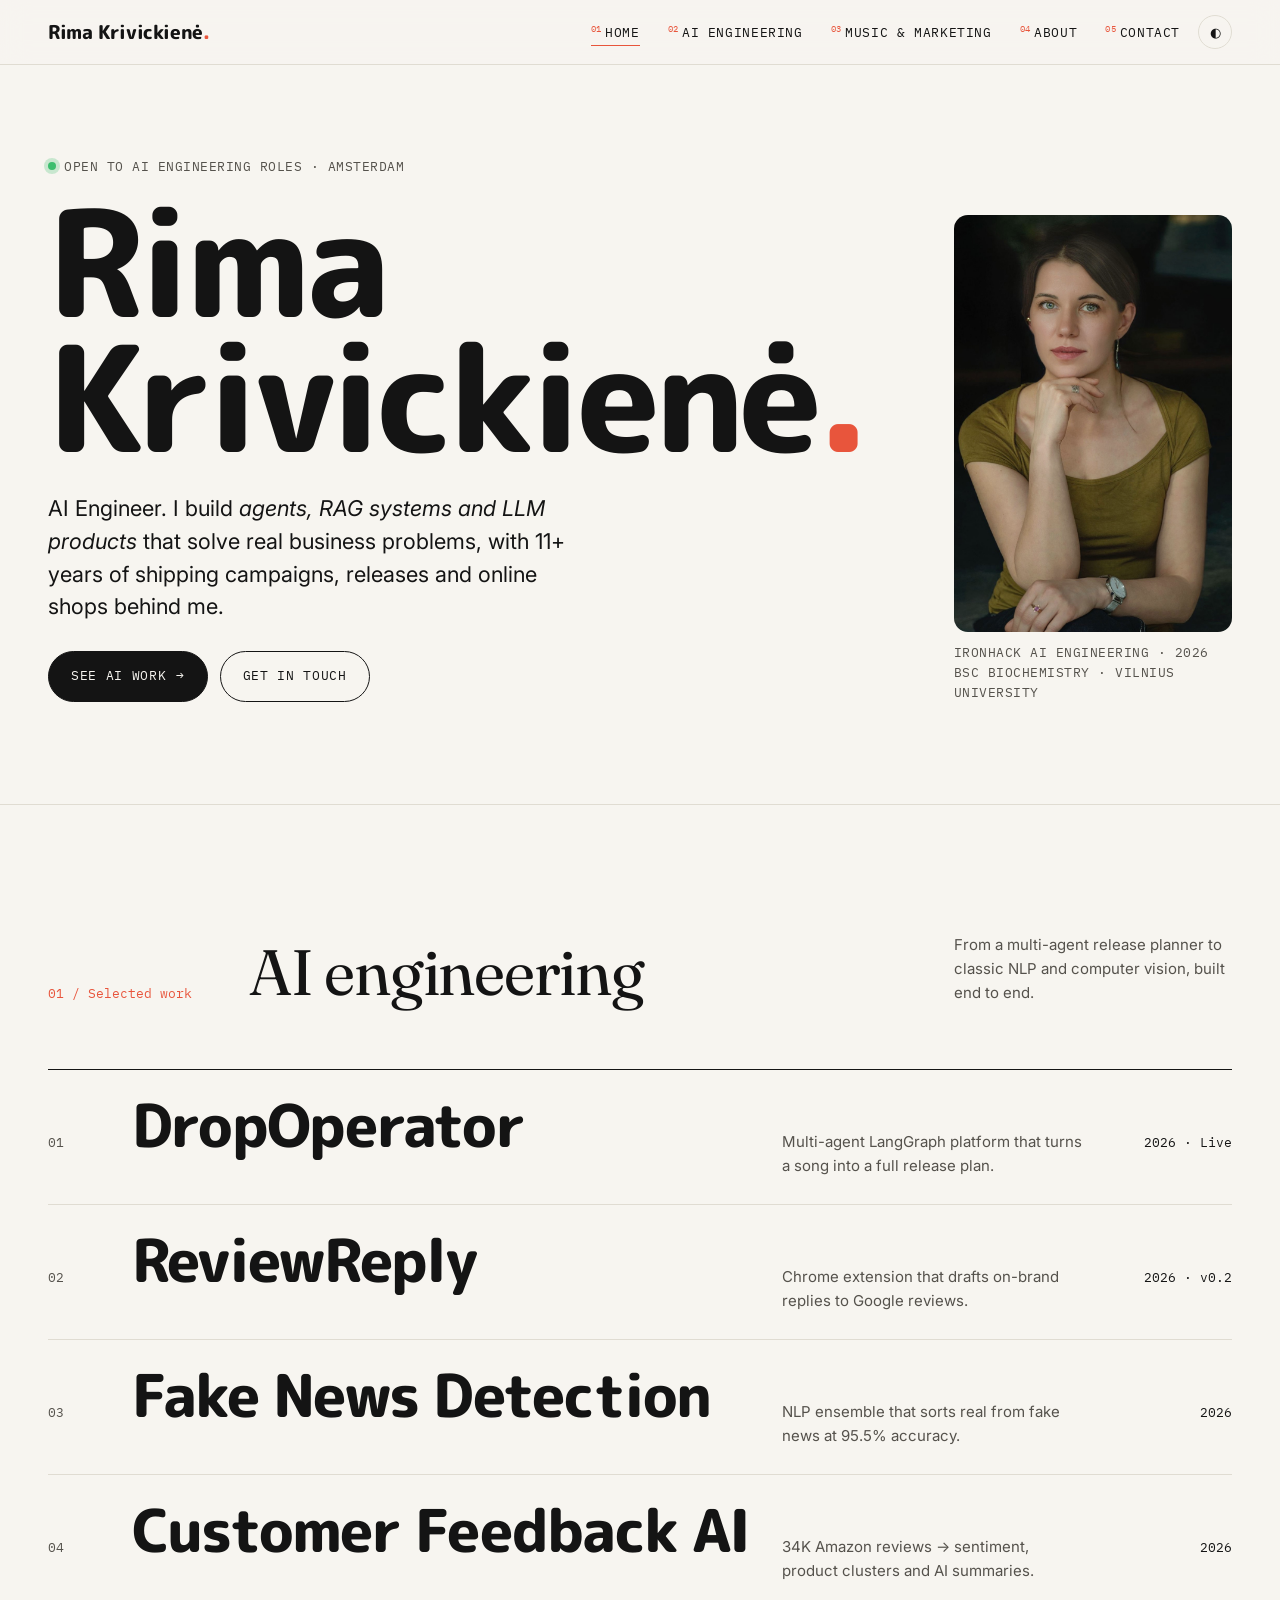
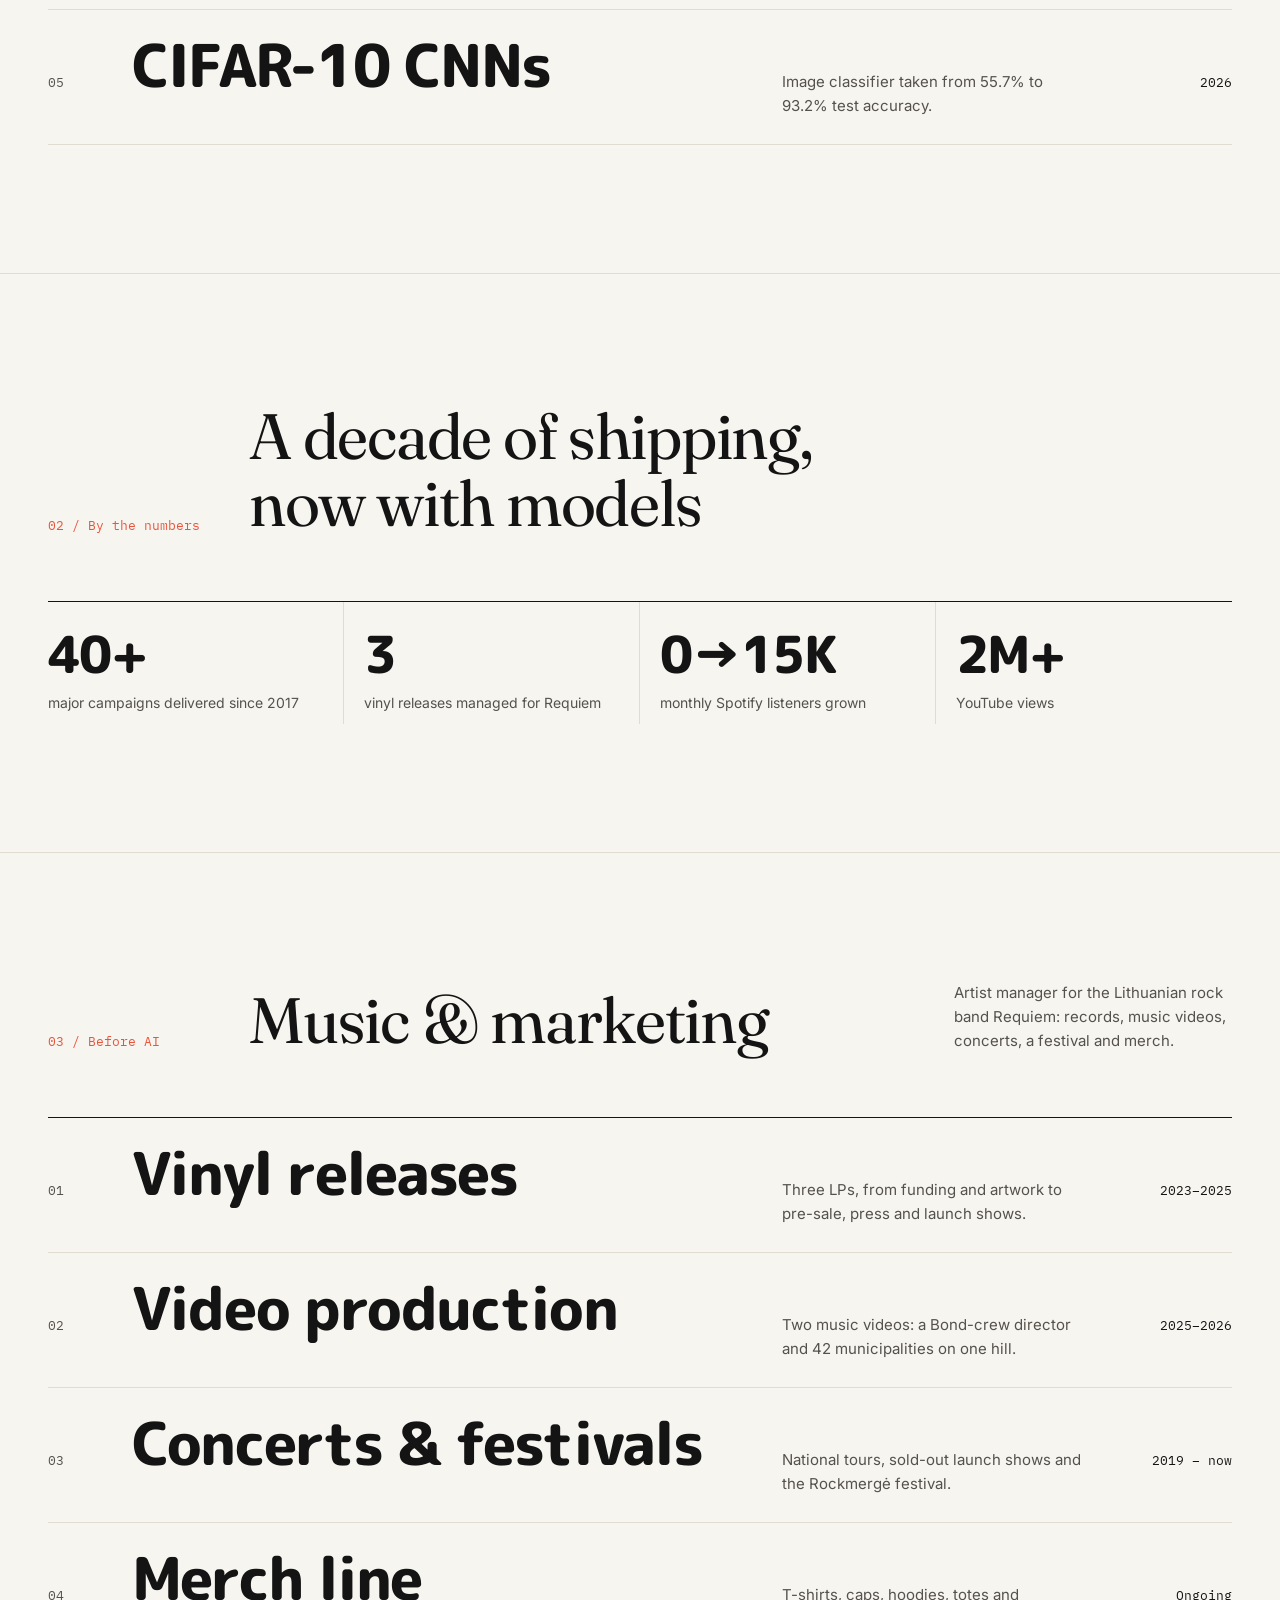
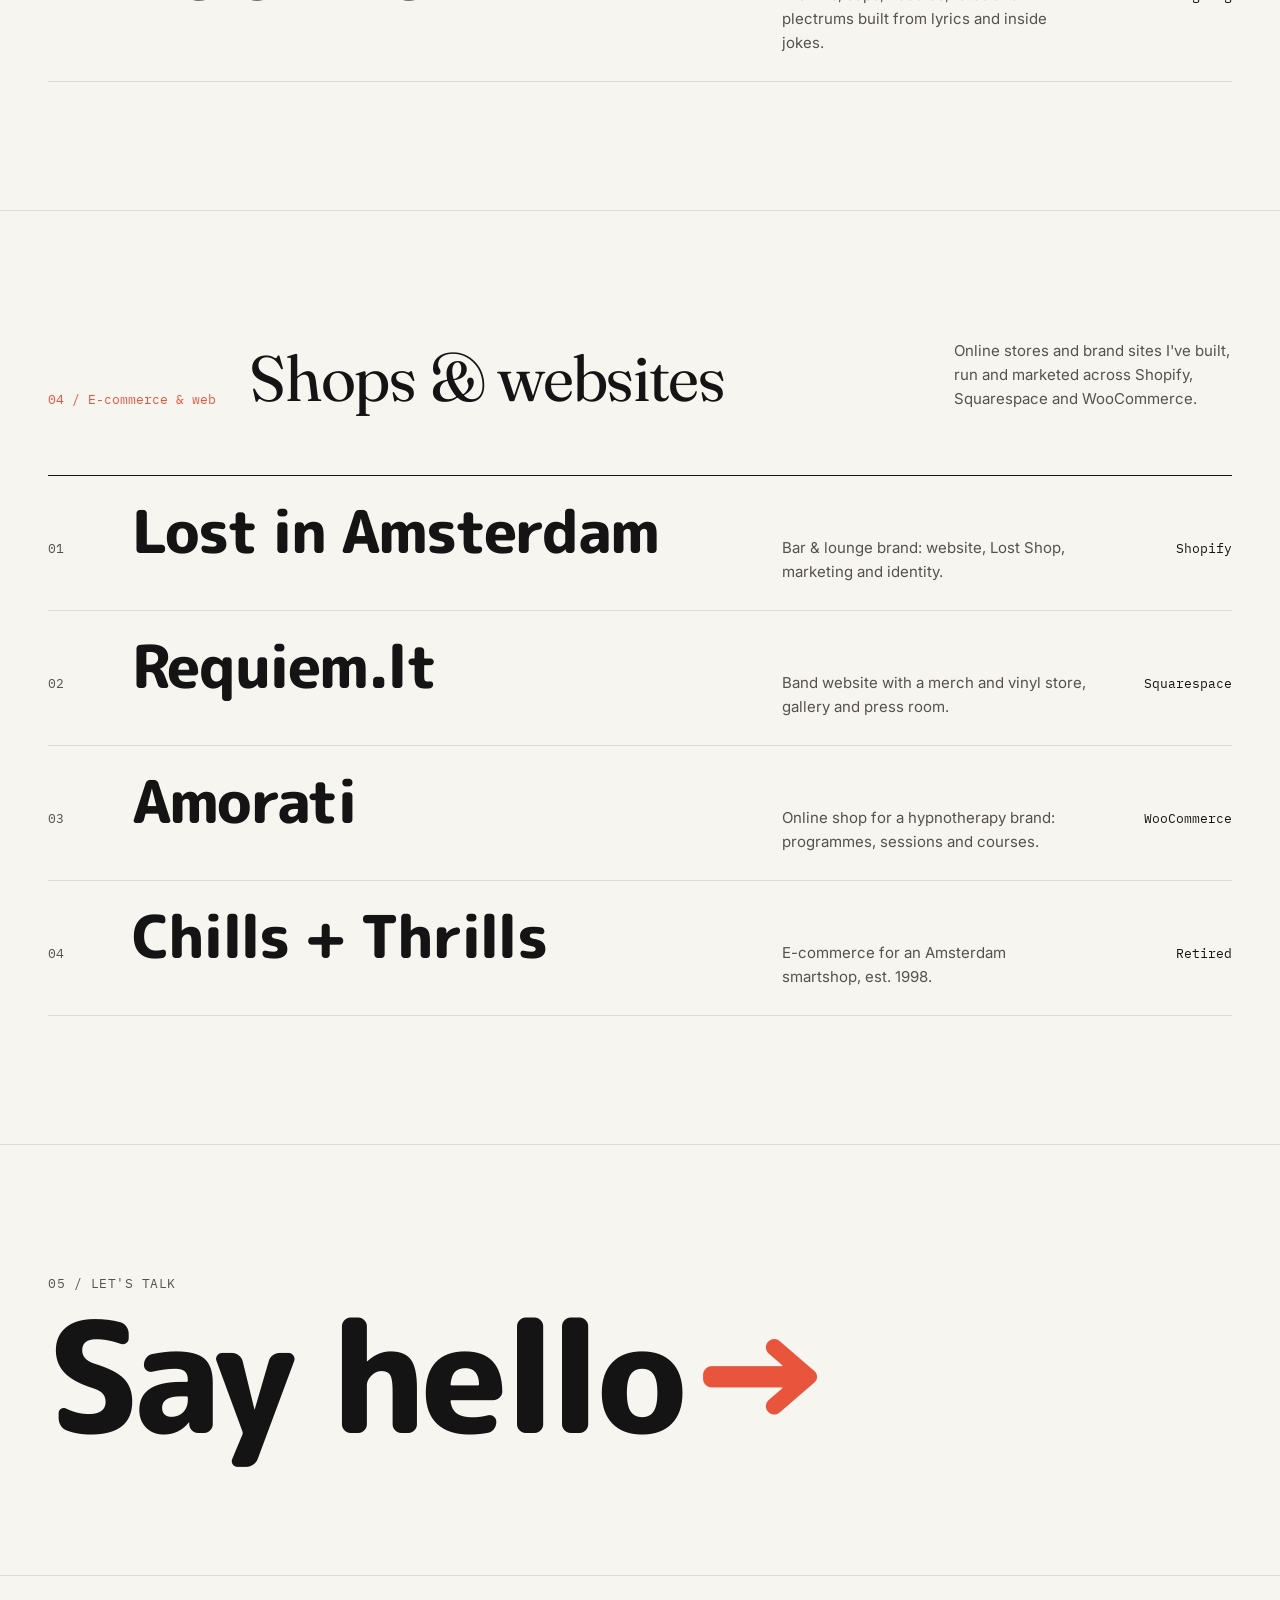
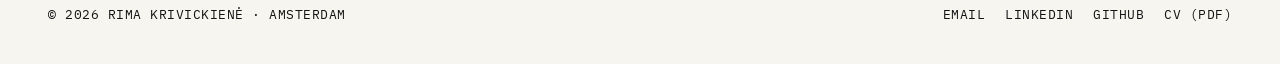
==== commit 964d9bb3: "DropOperator page: keep only demo video" ====
--- a/index.html
+++ b/index.html
@@ -44,10 +44,10 @@
         <p>From a multi-agent release planner to classic NLP and computer vision, built end to end.</p>
       </div>
       <ul class="project-list reveal">
-        <li><a href="work/dropoperator.html" data-bg="assets/img/drop-dashboard.jpg">
+        <li><a href="work/dropoperator.html" data-bg="assets/slides/drop/01.jpg">
           <span class="n">01</span><span class="t">DropOperator</span>
           <span class="d">Multi-agent LangGraph platform that turns a song into a full release plan.</span><span class="y">2026 · Live</span>
-          <img class="thumb" src="assets/img/drop-dashboard.jpg" alt="" loading="lazy"></a></li>
+          <img class="thumb" src="assets/slides/drop/01.jpg" alt="" loading="lazy"></a></li>
         <li><a href="work/reviewreply.html" data-bg="assets/img/rr-demo.jpg">
           <span class="n">02</span><span class="t">ReviewReply</span>
           <span class="d">Chrome extension that drafts on-brand replies to Google reviews.</span><span class="y">2026 · v0.2</span>
@@ -56,10 +56,10 @@
           <span class="n">03</span><span class="t">Fake News Detection</span>
           <span class="d">NLP ensemble that sorts real from fake news at 95.5% accuracy.</span><span class="y">2026</span>
           <img class="thumb" src="assets/img/fake-title.jpg" alt="" loading="lazy"></a></li>
-        <li><a href="work/amazon-nlp.html" data-bg="assets/img/nlp-dashboard.jpg">
+        <li><a href="work/amazon-nlp.html" data-bg="assets/slides/nlp/01.jpg">
           <span class="n">04</span><span class="t">Customer Feedback AI</span>
           <span class="d">34K Amazon reviews → sentiment, product clusters and AI summaries.</span><span class="y">2026</span>
-          <img class="thumb" src="assets/img/nlp-dashboard.jpg" alt="" loading="lazy"></a></li>
+          <img class="thumb" src="assets/slides/nlp/01.jpg" alt="" loading="lazy"></a></li>
         <li><a href="work/cnn-cifar10.html" data-bg="assets/img/cnn-title.jpg">
           <span class="n">05</span><span class="t">CIFAR-10 CNNs</span>
           <span class="d">Image classifier taken from 55.7% to 93.2% test accuracy.</span><span class="y">2026</span>
--- a/css/style.css
+++ b/css/style.css
@@ -104,7 +104,7 @@
 .hero .display .line { display: block; }
 .hero .display .dot { color: var(--accent); }
 .hero-photo figure { margin: 0; position: relative; }
-.hero-photo img { border-radius: 999px 999px 18px 18px; aspect-ratio: 3/4; object-fit: cover; width: 100%; filter: saturate(.92); }
+.hero-photo img { border-radius: 14px; width: 100%; height: auto; filter: saturate(.92); }
 .hero-photo figcaption { margin-top: 10px; }
 .hero-meta { display: flex; flex-wrap: wrap; gap: 8px 22px; margin-top: 30px; }
 .status { display: inline-flex; align-items: center; gap: 8px; }
@@ -349,3 +349,21 @@
 .wm-top i { font-style: normal; color: var(--accent); }
 .wm-sub, .wm-tag { position: relative; font-family: var(--mono); font-size: 12px; letter-spacing: .22em; text-transform: uppercase; }
 .wm-tag { position: absolute; bottom: 16px; font-size: 10.5px; letter-spacing: .08em; opacity: .6; }
+
+/* presentation slider */
+.deck { position: relative; border-radius: 20px; overflow: hidden; background: #0d0d0d; box-shadow: 0 24px 50px -30px rgba(0,0,0,.45); }
+.deck-track { display: flex; overflow-x: auto; scroll-snap-type: x mandatory; scroll-behavior: smooth; scrollbar-width: none; }
+.deck-track::-webkit-scrollbar { display: none; }
+.deck-track img { flex: 0 0 100%; width: 100%; aspect-ratio: 16/9; object-fit: contain; scroll-snap-align: center; background: #0d0d0d; }
+.deck-bar { display: flex; align-items: center; justify-content: space-between; gap: 16px; padding: 12px 16px; background: #0d0d0d; color: #F2EFE8; }
+.deck-count { font-family: var(--mono); font-size: 12.5px; letter-spacing: .06em; }
+.deck-count b { color: var(--accent); font-weight: 500; }
+.deck-btns { display: flex; gap: 8px; }
+.deck-btns button { width: 38px; height: 38px; border-radius: 999px; border: 1px solid rgba(255,255,255,.25); background: transparent; color: #F2EFE8; font-size: 16px; cursor: pointer; display: grid; place-items: center; transition: .25s var(--ease); }
+.deck-btns button:hover { background: var(--accent); border-color: var(--accent); }
+.deck-btns button:disabled { opacity: .3; pointer-events: none; }
+.deck-progress { position: absolute; left: 0; bottom: 62px; height: 3px; background: var(--accent); transition: width .4s var(--ease); }
+.deck:fullscreen { display: flex; flex-direction: column; justify-content: center; border-radius: 0; }
+.deck:fullscreen .deck-track img { aspect-ratio: auto; height: calc(100vh - 64px); }
+.deck:fullscreen .deck-progress { bottom: 62px; }
+.deck-caption { margin-top: 10px; }
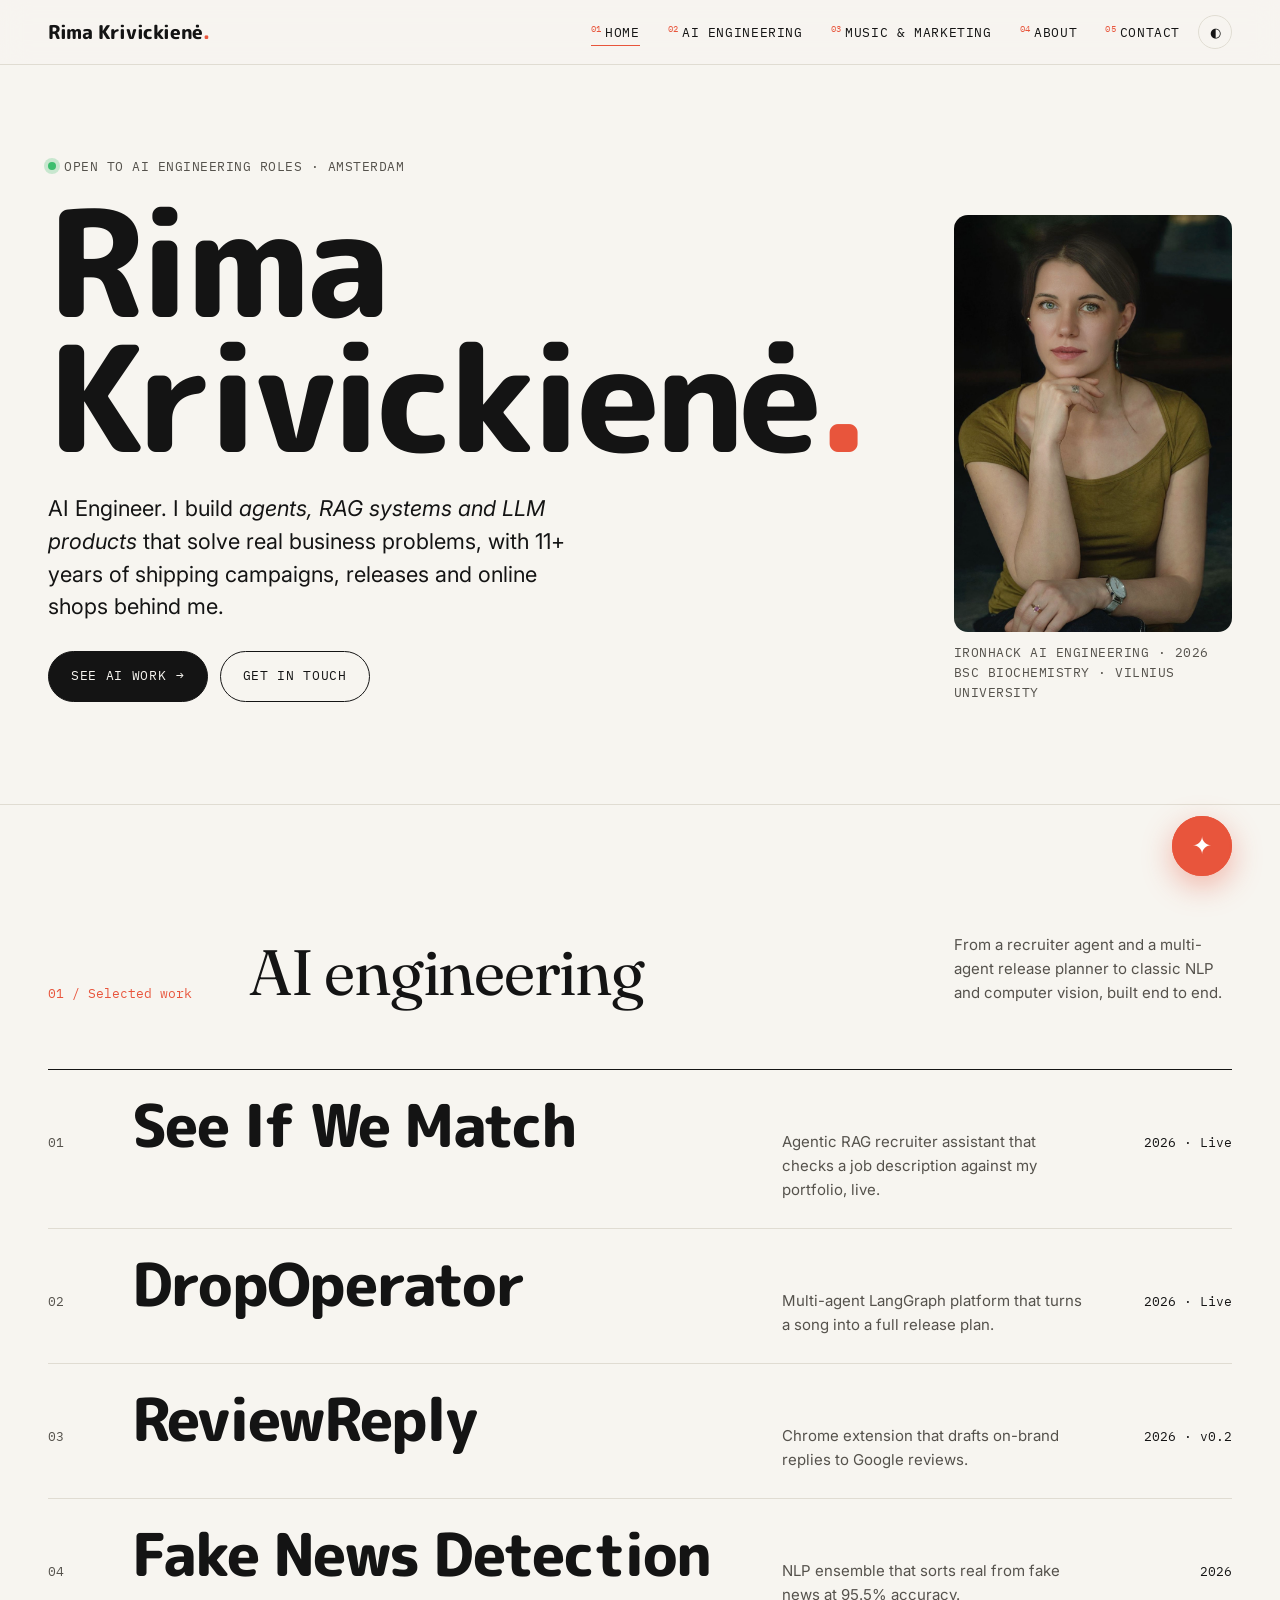
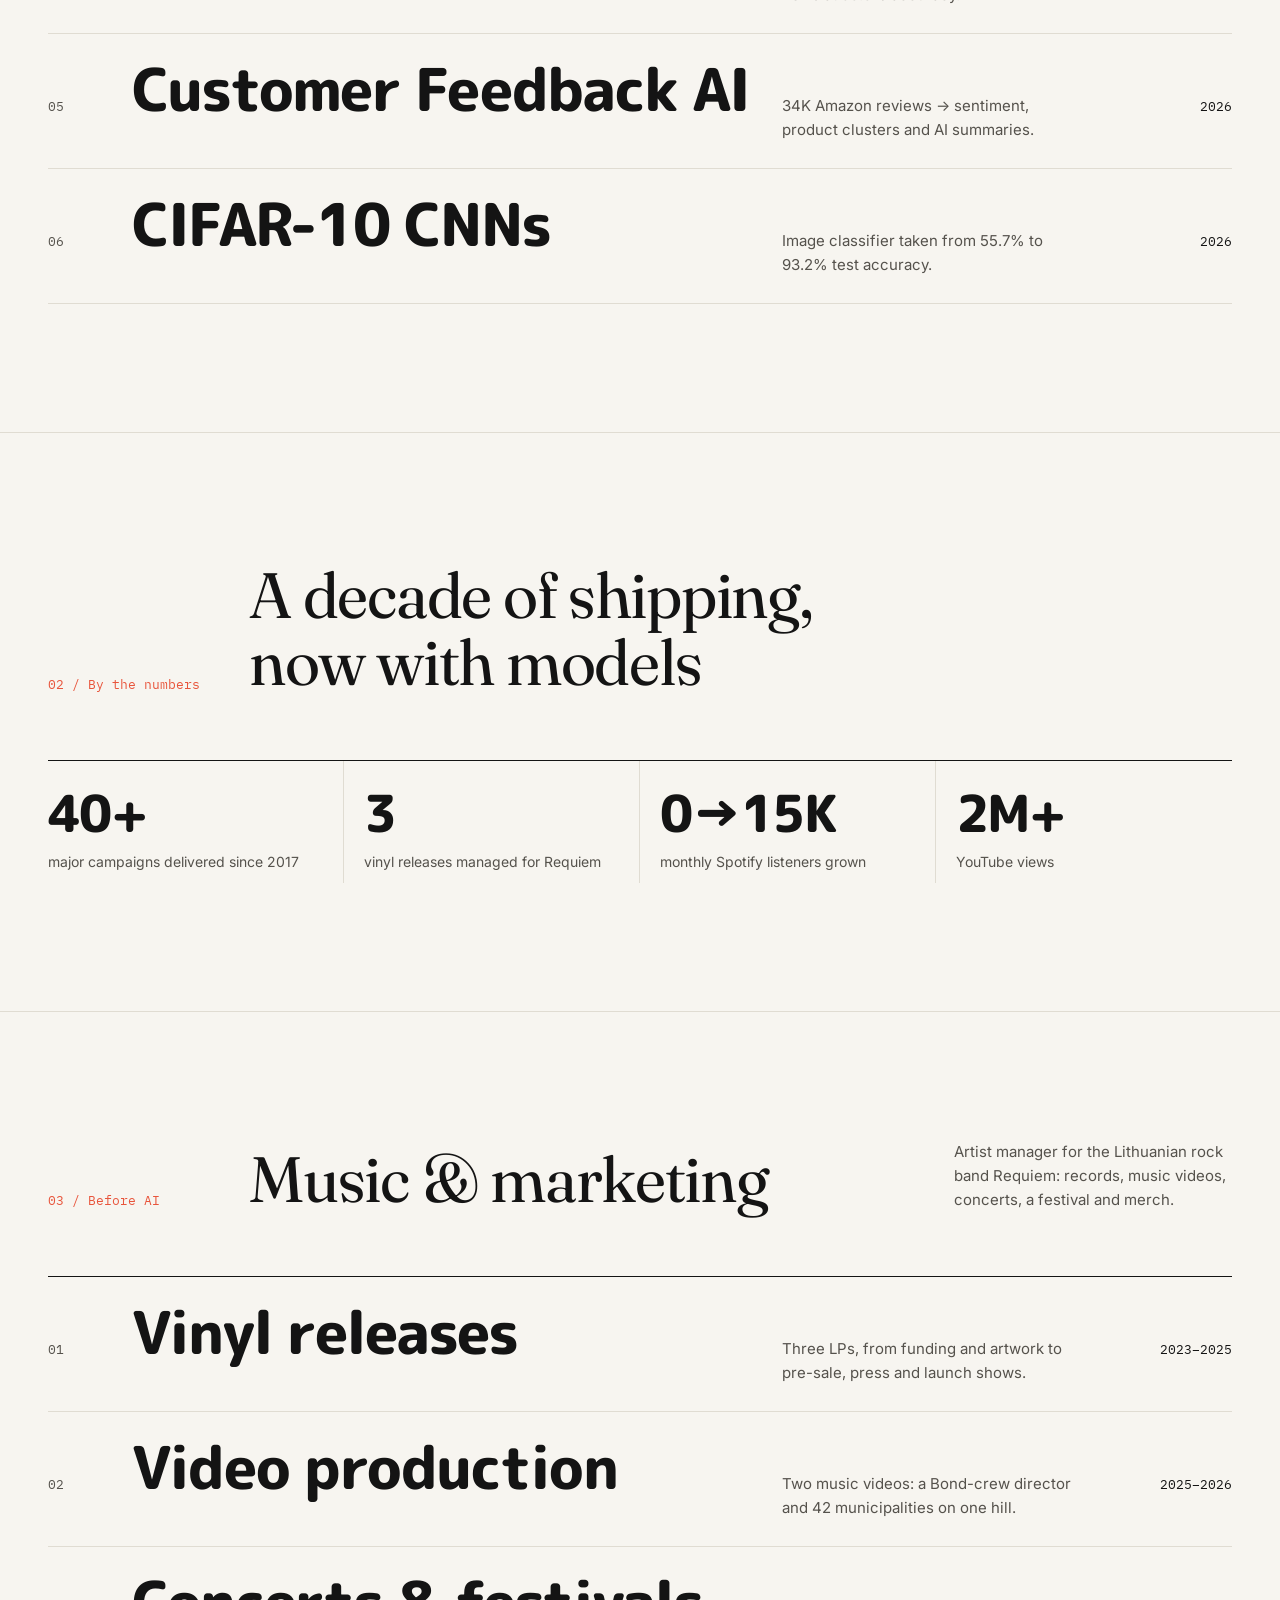
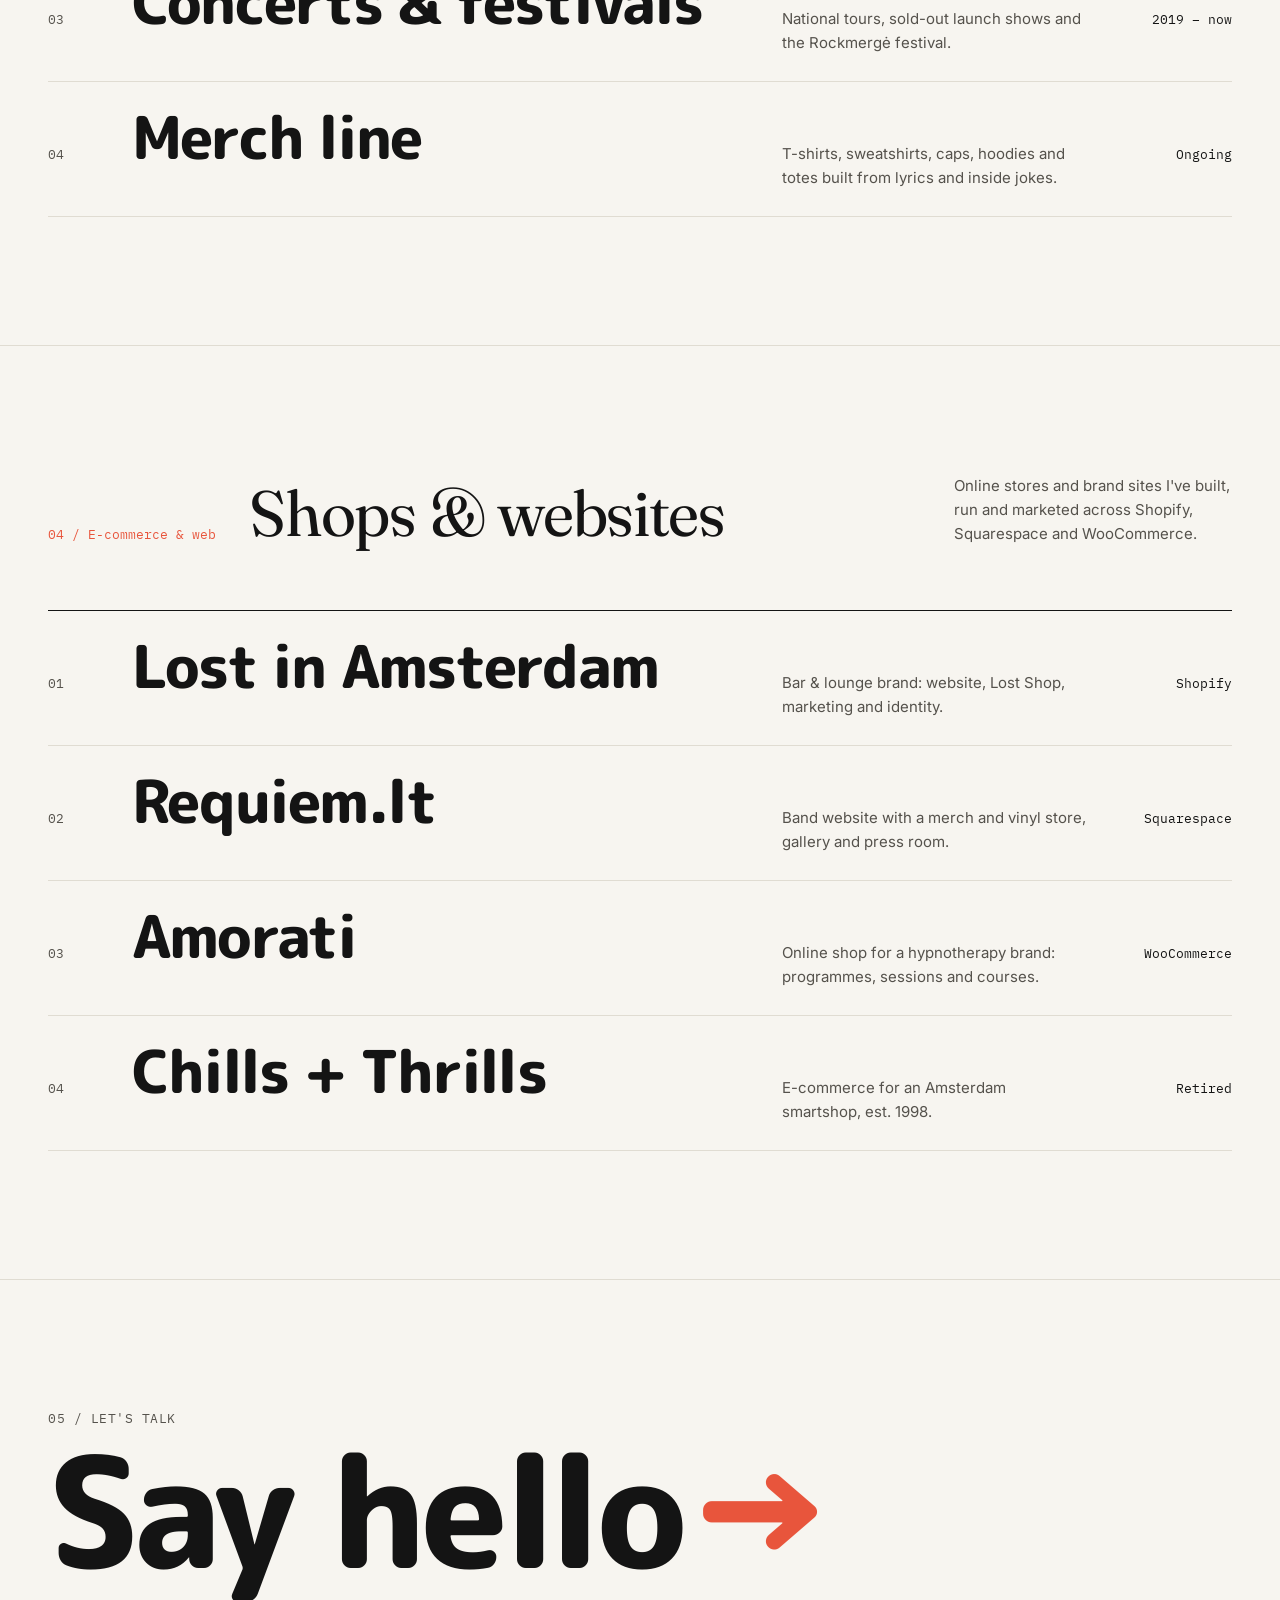
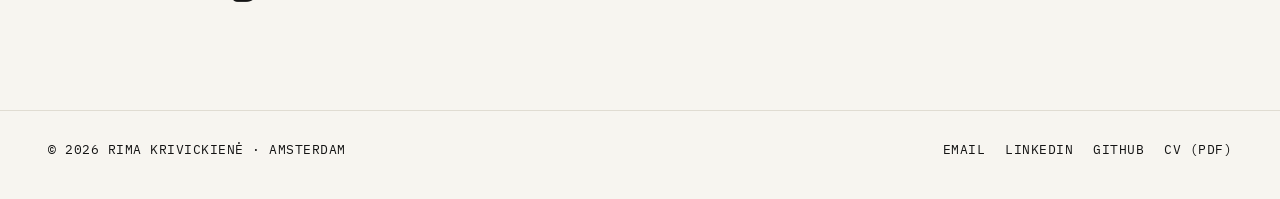
==== commit e9d6ae38: "See If We Match as project 01 (case study + deck), AI page carousel, Rockmergė photos, Skandalas swe" ====
--- a/index.html
+++ b/index.html
@@ -41,27 +41,31 @@
       <div class="sec-head reveal">
         <span class="num">01 / Selected work</span>
         <h2>AI engineering</h2>
-        <p>From a multi-agent release planner to classic NLP and computer vision, built end to end.</p>
+        <p>From a recruiter agent and a multi-agent release planner to classic NLP and computer vision, built end to end.</p>
       </div>
       <ul class="project-list reveal">
+        <li><a href="work/see-if-we-match.html" data-bg="assets/slides/match/01.jpg">
+          <span class="n">01</span><span class="t">See If We Match</span>
+          <span class="d">Agentic RAG recruiter assistant that checks a job description against my portfolio, live.</span><span class="y">2026 · Live</span>
+          <img class="thumb" src="assets/slides/match/01.jpg" alt="" loading="lazy"></a></li>
         <li><a href="work/dropoperator.html" data-bg="assets/slides/drop/01.jpg">
-          <span class="n">01</span><span class="t">DropOperator</span>
+          <span class="n">02</span><span class="t">DropOperator</span>
           <span class="d">Multi-agent LangGraph platform that turns a song into a full release plan.</span><span class="y">2026 · Live</span>
           <img class="thumb" src="assets/slides/drop/01.jpg" alt="" loading="lazy"></a></li>
         <li><a href="work/reviewreply.html" data-bg="assets/img/rr-demo.jpg">
-          <span class="n">02</span><span class="t">ReviewReply</span>
+          <span class="n">03</span><span class="t">ReviewReply</span>
           <span class="d">Chrome extension that drafts on-brand replies to Google reviews.</span><span class="y">2026 · v0.2</span>
           <img class="thumb" src="assets/img/rr-demo.jpg" alt="" loading="lazy"></a></li>
         <li><a href="work/fake-news.html" data-bg="assets/img/fake-cloud-real.jpg">
-          <span class="n">03</span><span class="t">Fake News Detection</span>
+          <span class="n">04</span><span class="t">Fake News Detection</span>
           <span class="d">NLP ensemble that sorts real from fake news at 95.5% accuracy.</span><span class="y">2026</span>
           <img class="thumb" src="assets/img/fake-title.jpg" alt="" loading="lazy"></a></li>
         <li><a href="work/amazon-nlp.html" data-bg="assets/slides/nlp/01.jpg">
-          <span class="n">04</span><span class="t">Customer Feedback AI</span>
+          <span class="n">05</span><span class="t">Customer Feedback AI</span>
           <span class="d">34K Amazon reviews → sentiment, product clusters and AI summaries.</span><span class="y">2026</span>
           <img class="thumb" src="assets/slides/nlp/01.jpg" alt="" loading="lazy"></a></li>
         <li><a href="work/cnn-cifar10.html" data-bg="assets/img/cnn-title.jpg">
-          <span class="n">05</span><span class="t">CIFAR-10 CNNs</span>
+          <span class="n">06</span><span class="t">CIFAR-10 CNNs</span>
           <span class="d">Image classifier taken from 55.7% to 93.2% test accuracy.</span><span class="y">2026</span>
           <img class="thumb" src="assets/img/cnn-title.jpg" alt="" loading="lazy"></a></li>
       </ul>
@@ -105,7 +109,7 @@
           <img class="thumb" src="assets/img/rockmerge-6.jpg" alt="" loading="lazy"></a></li>
         <li><a href="music.html#merch" data-bg="assets/img/merch-pink.jpg">
           <span class="n">04</span><span class="t">Merch line</span>
-          <span class="d">T-shirts, caps, hoodies, totes and plectrums built from lyrics and inside jokes.</span><span class="y">Ongoing</span>
+          <span class="d">T-shirts, sweatshirts, caps, hoodies and totes built from lyrics and inside jokes.</span><span class="y">Ongoing</span>
           <img class="thumb" src="assets/img/merch-skandalas.jpg" alt="" loading="lazy"></a></li>
       </ul>
     </div>
--- a/css/style.css
+++ b/css/style.css
@@ -238,6 +238,8 @@
 .photo-grid figure { margin: 0; overflow: hidden; border-radius: 14px; position: relative; }
 .photo-grid img { width: 100%; height: 100%; object-fit: cover; transition: transform 1s var(--ease); }
 .photo-grid figure:hover img { transform: scale(1.04); }
+.photo-grid .banner { background: #000; }
+.photo-grid .banner img { object-fit: contain; }   /* promo banner: never crop the logo or line-up */
 .photo-grid .a { grid-column: span 4; grid-row: span 2; }
 .photo-grid .b { grid-column: span 2; grid-row: span 2; }
 .photo-grid .c { grid-column: span 2; }
@@ -338,6 +340,7 @@
 .feature .media.browser { position: relative; padding-top: 28px; background: var(--paper-2); border: 1px solid var(--rule); box-shadow: 0 18px 40px -24px rgba(0,0,0,.35); }
 .feature .media.browser::before { content: ""; position: absolute; top: 10px; left: 14px; width: 9px; height: 9px; border-radius: 50%; background: #FF5F57; box-shadow: 15px 0 #FEBC2E, 30px 0 #28C840; }
 .feature .media.browser img { border-radius: 0; }
+.feature .media.browser video { display: block; width: 100%; aspect-ratio: 16/10; object-fit: cover; }   /* scrolling site recording */
 [id^="web-"] { scroll-margin-top: 80px; }
 section[id] { scroll-margin-top: 40px; }
 
@@ -367,3 +370,136 @@
 .deck:fullscreen .deck-track img { aspect-ratio: auto; height: calc(100vh - 64px); }
 .deck:fullscreen .deck-progress { bottom: 62px; }
 .deck-caption { margin-top: 10px; }
+
+/* ---------- gatefold vinyl animation ---------- */
+.lp { container-type: inline-size; position: relative; border-radius: 16px; overflow: hidden; background: radial-gradient(120% 90% at 50% 20%, #EFECE4, #DCD7CC); }
+:root[data-theme="dark"] .lp { background: radial-gradient(120% 90% at 50% 20%, #26241F, #151412); }
+@media (prefers-color-scheme: dark) { :root:not([data-theme="light"]) .lp { background: radial-gradient(120% 90% at 50% 20%, #26241F, #151412); } }
+.lp-stage { --P: 30cqw; position: relative; height: calc(var(--P) * 1.45 + 34px); perspective: 2200px; }
+@container (max-width: 520px) { .lp-stage { --P: 34cqw; } }
+.lp-rig, .lp-sleeve, .lp-board, .lp-disc { position: absolute; transform-style: preserve-3d; }
+.lp-rig { left: 50%; top: calc(50% - 12px); width: 0; height: 0; }
+.lp-sleeve { left: calc(var(--P) / -2); top: calc(var(--P) / -2); width: var(--P); height: var(--P); }
+.lp-board { inset: 0; }
+.lp-face { position: absolute; inset: 0; background: center / cover no-repeat; backface-visibility: hidden; -webkit-backface-visibility: hidden; box-shadow: 0 1px 0 rgba(255,255,255,.08) inset; }
+.lp-face.rear { transform: rotateY(180deg); }
+.lp-board.back { transform: translateZ(-1px); }
+.lp-board.front { transform-origin: 0 50%; transform: translateZ(1px); }
+.lp-shadow { position: absolute; left: calc(var(--P) / -2); top: calc(var(--P) / 2 + var(--P) * .05); width: var(--P); height: calc(var(--P) * .08); background: radial-gradient(closest-side, rgba(0,0,0,.35), transparent); filter: blur(6px); }
+.lp-disc { left: calc(var(--P) * -.47); top: calc(var(--P) * -.47); width: calc(var(--P) * .94); height: calc(var(--P) * .94); transform: translateZ(-3px); opacity: 0; }
+.lp-vinyl { position: absolute; inset: 0; border-radius: 50%;
+  background:
+    conic-gradient(from 20deg, rgba(255,255,255,.0) 0deg, rgba(255,255,255,.16) 30deg, rgba(255,255,255,0) 70deg, rgba(255,255,255,0) 180deg, rgba(255,255,255,.12) 210deg, rgba(255,255,255,0) 250deg),
+    repeating-radial-gradient(circle, #0b0b0b 0 1.2px, #1b1b1b 1.2px 2.4px), #111;
+  box-shadow: 0 10px 30px -10px rgba(0,0,0,.6); }
+.lp-label { position: absolute; inset: 32%; border-radius: 50%; background: center / 107% no-repeat; box-shadow: 0 0 0 2px #0b0b0b; }
+.lp-label::after { content: ""; position: absolute; left: 50%; top: 50%; width: 7%; height: 7%; margin: -3.5% 0 0 -3.5%; border-radius: 50%; background: #DCD7CC; }
+.lp-spin { position: absolute; inset: 0; }
+.lp-hint { position: absolute; left: 16px; bottom: 12px; font-family: var(--mono); font-size: 11px; letter-spacing: .06em; text-transform: uppercase; color: var(--ink-2); }
+.lp-replay { position: absolute; right: 12px; bottom: 10px; font-family: var(--mono); font-size: 11px; text-transform: uppercase; letter-spacing: .06em; background: none; border: 1px solid var(--rule); color: var(--ink); border-radius: 999px; padding: 6px 12px; cursor: pointer; }
+.lp-replay:hover { border-color: var(--accent); color: var(--accent); }
+
+/* timeline: 16s — front → back → open gatefold → vinyl rolls out */
+.lp.play .lp-rig { animation: lp-rig 16s var(--ease) infinite; }
+.lp.play .lp-sleeve { animation: lp-sleeve 16s var(--ease) infinite; }
+.lp.play .lp-board.front { animation: lp-open 16s var(--ease) infinite; }
+.lp.play .lp-disc { animation: lp-disc 16s var(--ease) infinite; }
+.lp.play .lp-spin { animation: lp-spin 16s linear infinite; }
+.lp.play .lp-stage { animation: lp-fade 16s linear infinite; }
+@keyframes lp-sleeve {
+  0%, 10%  { transform: rotateY(0) rotateX(0); }
+  18%, 27% { transform: rotateY(180deg) rotateX(0); }
+  35%, 100% { transform: rotateY(360deg) rotateX(0); }
+}
+@keyframes lp-open {
+  0%, 36%  { transform: translateZ(1px) rotateY(0); }
+  47%, 100% { transform: translateZ(1px) rotateY(-178deg); }
+}
+@keyframes lp-rig {
+  0%, 36%  { transform: translate(0, 0) scale(1); }
+  47%, 55% { transform: translate(calc(var(--P) * .5), 0) scale(1); }
+  66%, 100% { transform: translate(calc(var(--P) * .16), 0) scale(.96); }
+}
+@keyframes lp-disc {
+  0%, 46%  { transform: translateZ(-3px) translateX(0); opacity: 0; }
+  48%, 55% { transform: translateZ(-3px) translateX(0); opacity: 1; }
+  66%, 100% { transform: translateZ(-3px) translateX(calc(var(--P) * .72)); opacity: 1; }
+}
+@keyframes lp-spin {
+  0%, 55%  { transform: rotate(0); }
+  66%      { transform: rotate(250deg); }
+  100%     { transform: rotate(520deg); }
+}
+@keyframes lp-fade { 0%, 94% { opacity: 1; } 97% { opacity: 0; } 100% { opacity: 1; } }
+@media (prefers-reduced-motion: reduce) {
+  .lp.play * { animation: none !important; }
+  .lp .lp-board.front { transform: translateZ(1px) rotateY(-178deg); }
+  .lp .lp-rig { transform: translate(calc(var(--P) * .16), 0) scale(.96); }
+  .lp .lp-disc { transform: translateZ(-3px) translateX(calc(var(--P) * .72)); opacity: 1; }
+}
+.lp-video { margin: 0 0 clamp(24px, 4vw, 48px); }
+.lp-video video { display: block; width: 100%; aspect-ratio: 16/9; border-radius: 16px; background: #E6E2D8; }
+.lp-video figcaption { margin-top: 10px; }
+
+/* read more */
+.more { margin: 0 0 6px; }
+.more summary { list-style: none; cursor: pointer; display: inline-block; margin-bottom: 4px; }
+.more summary::-webkit-details-marker { display: none; }
+.more[open] summary .link-arrow { font-size: 0; }
+.more[open] summary .link-arrow::after { content: "Read less"; font-size: 13px; }
+.more p { animation: more-in .45s var(--ease); }
+@keyframes more-in { from { opacity: 0; transform: translateY(-6px); } }
+.lp[data-vinyl="turquoise"] .lp-vinyl {
+  background:
+    conic-gradient(from 20deg, rgba(255,255,255,0) 0deg, rgba(255,255,255,.20) 30deg, rgba(255,255,255,0) 70deg, rgba(255,255,255,0) 180deg, rgba(255,255,255,.14) 210deg, rgba(255,255,255,0) 250deg),
+    repeating-radial-gradient(circle, rgba(0,0,0,.07) 0 1.2px, rgba(255,255,255,.04) 1.2px 2.4px),
+    url("../assets/vinyl/nnz/marble.jpg") center / cover no-repeat;
+}
+
+/* Senos naujienos: newspaper inner sleeve comes out, hovers, flips, then the record slides out (20s) */
+.lp-inner { position: absolute; left: calc(var(--P) * -.475); top: calc(var(--P) * -.475); width: calc(var(--P) * .95); height: calc(var(--P) * .95); transform-style: preserve-3d; transform: translate3d(0,0,-3px); visibility: hidden; }
+.lp-inner .lp-face { box-shadow: 0 18px 40px -18px rgba(0,0,0,.45); }
+.lp.sn.play .lp-rig { animation: sn-rig 20s var(--ease) infinite; }
+.lp.sn.play .lp-sleeve { animation: sn-sleeve 20s var(--ease) infinite; }
+.lp.sn.play .lp-board.front { animation: sn-open 20s var(--ease) infinite; }
+.lp.sn.play .lp-inner { animation: sn-inner 20s var(--ease) infinite; }
+.lp.sn.play .lp-disc { animation: sn-disc 20s var(--ease) infinite; }
+.lp.sn.play .lp-spin { animation: sn-spin 20s linear infinite; }
+.lp.sn.play .lp-stage { animation: sn-fade 20s linear infinite; }
+@keyframes sn-sleeve { 0%, 8% { transform: rotateY(0); } 14%, 20% { transform: rotateY(180deg); } 26%, 100% { transform: rotateY(360deg); } }
+@keyframes sn-open { 0%, 27% { transform: translateZ(1px) rotateY(0); } 35%, 100% { transform: translateZ(1px) rotateY(-180deg); } }
+@keyframes sn-rig { 0%, 27% { transform: translate(0,0) scale(1); } 35%, 37% { transform: translate(calc(var(--P) * .5), 0) scale(1); } 42%, 48% { transform: translate(calc(var(--P) * .22), 0) scale(.8); } 54%, 100% { transform: translate(calc(var(--P) * .5), 0) scale(1); } }
+@keyframes sn-inner {
+  0%, 36%  { transform: translate3d(0,0,-3px) rotateY(0); visibility: hidden; }
+  37%      { transform: translate3d(0,0,-3px) rotateY(0); visibility: visible; }
+  43%      { transform: translate3d(calc(var(--P) * 1.0),0,-3px) rotateY(0); visibility: visible; }
+  47%      { transform: translate3d(calc(var(--P) * 1.0),0,90px) rotateY(0); visibility: visible; }
+  53%, 58% { transform: translate3d(calc(var(--P) * -.5),0,90px) rotateY(0); visibility: visible; }
+  64%, 68% { transform: translate3d(calc(var(--P) * -.5),0,90px) rotateY(180deg); visibility: visible; }
+  74%, 100% { transform: translate3d(calc(var(--P) * -.5),0,90px) rotateY(360deg); visibility: visible; }
+}
+@keyframes sn-disc {
+  0%, 74%  { transform: translate3d(calc(var(--P) * -.5),0,84px); opacity: 0; }
+  75%      { transform: translate3d(calc(var(--P) * -.5),0,84px); opacity: 1; }
+  84%, 100% { transform: translate3d(calc(var(--P) * .22),0,84px); opacity: 1; }
+}
+@keyframes sn-spin { 0%, 75% { transform: rotate(0); } 84% { transform: rotate(250deg); } 100% { transform: rotate(460deg); } }
+@keyframes sn-fade { 0% { opacity: 0; } 2.5%, 95% { opacity: 1; } 98.5%, 100% { opacity: 0; } }
+
+/* presentation title slides: show the whole 16:9 slide, no cropping */
+.feature .media.slide img, .carousel .card .media img { aspect-ratio: 16/9; }
+.carousel .card .media { aspect-ratio: 16/9; }
+
+/* project carousel (AI Engineering page) */
+.carousel { margin-top: 56px; padding-top: 28px; border-top: 1px solid var(--rule); }
+.carousel-head { display: flex; justify-content: space-between; align-items: center; gap: 16px; margin-bottom: 20px; }
+.carousel-head .label { margin: 0; }
+.carousel-btns { display: flex; gap: 8px; }
+.carousel-btns button { width: 44px; height: 44px; border-radius: 999px; border: 1px solid var(--rule); background: transparent; color: var(--ink); font-size: 17px; cursor: pointer; display: grid; place-items: center; transition: .25s var(--ease); }
+.carousel-btns button:hover { background: var(--accent); border-color: var(--accent); color: var(--on-accent); }
+.carousel-btns button:disabled { opacity: .3; pointer-events: none; }
+.carousel-track { display: grid; grid-auto-flow: column; grid-auto-columns: calc((100% - 48px) / 3); gap: 24px; overflow-x: auto; scroll-snap-type: x mandatory; scroll-behavior: smooth; scrollbar-width: none; }
+.carousel-track::-webkit-scrollbar { display: none; }
+.carousel-track .card { scroll-snap-align: start; }
+@media (max-width: 860px) { .carousel-track { grid-auto-columns: calc((100% - 24px) / 2); } }
+@media (max-width: 560px) { .carousel-track { grid-auto-columns: 85%; gap: 16px; } }
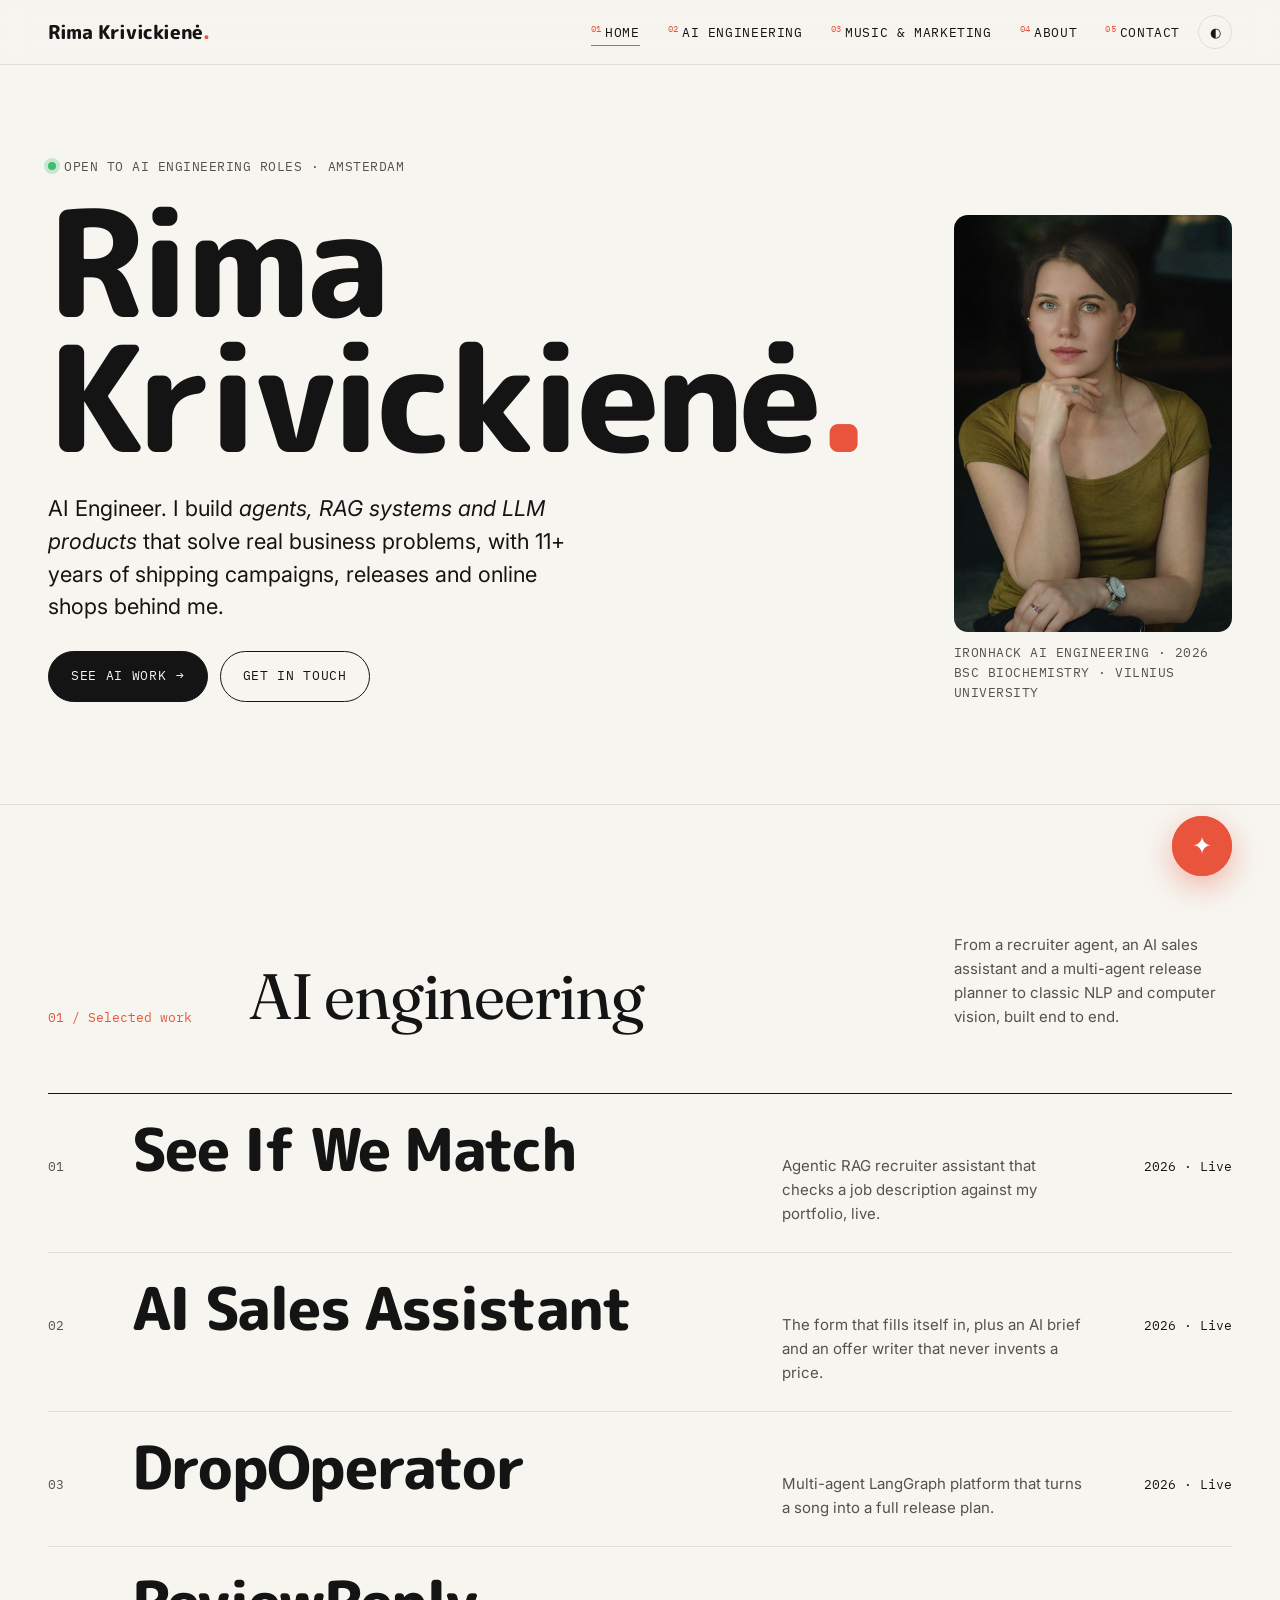
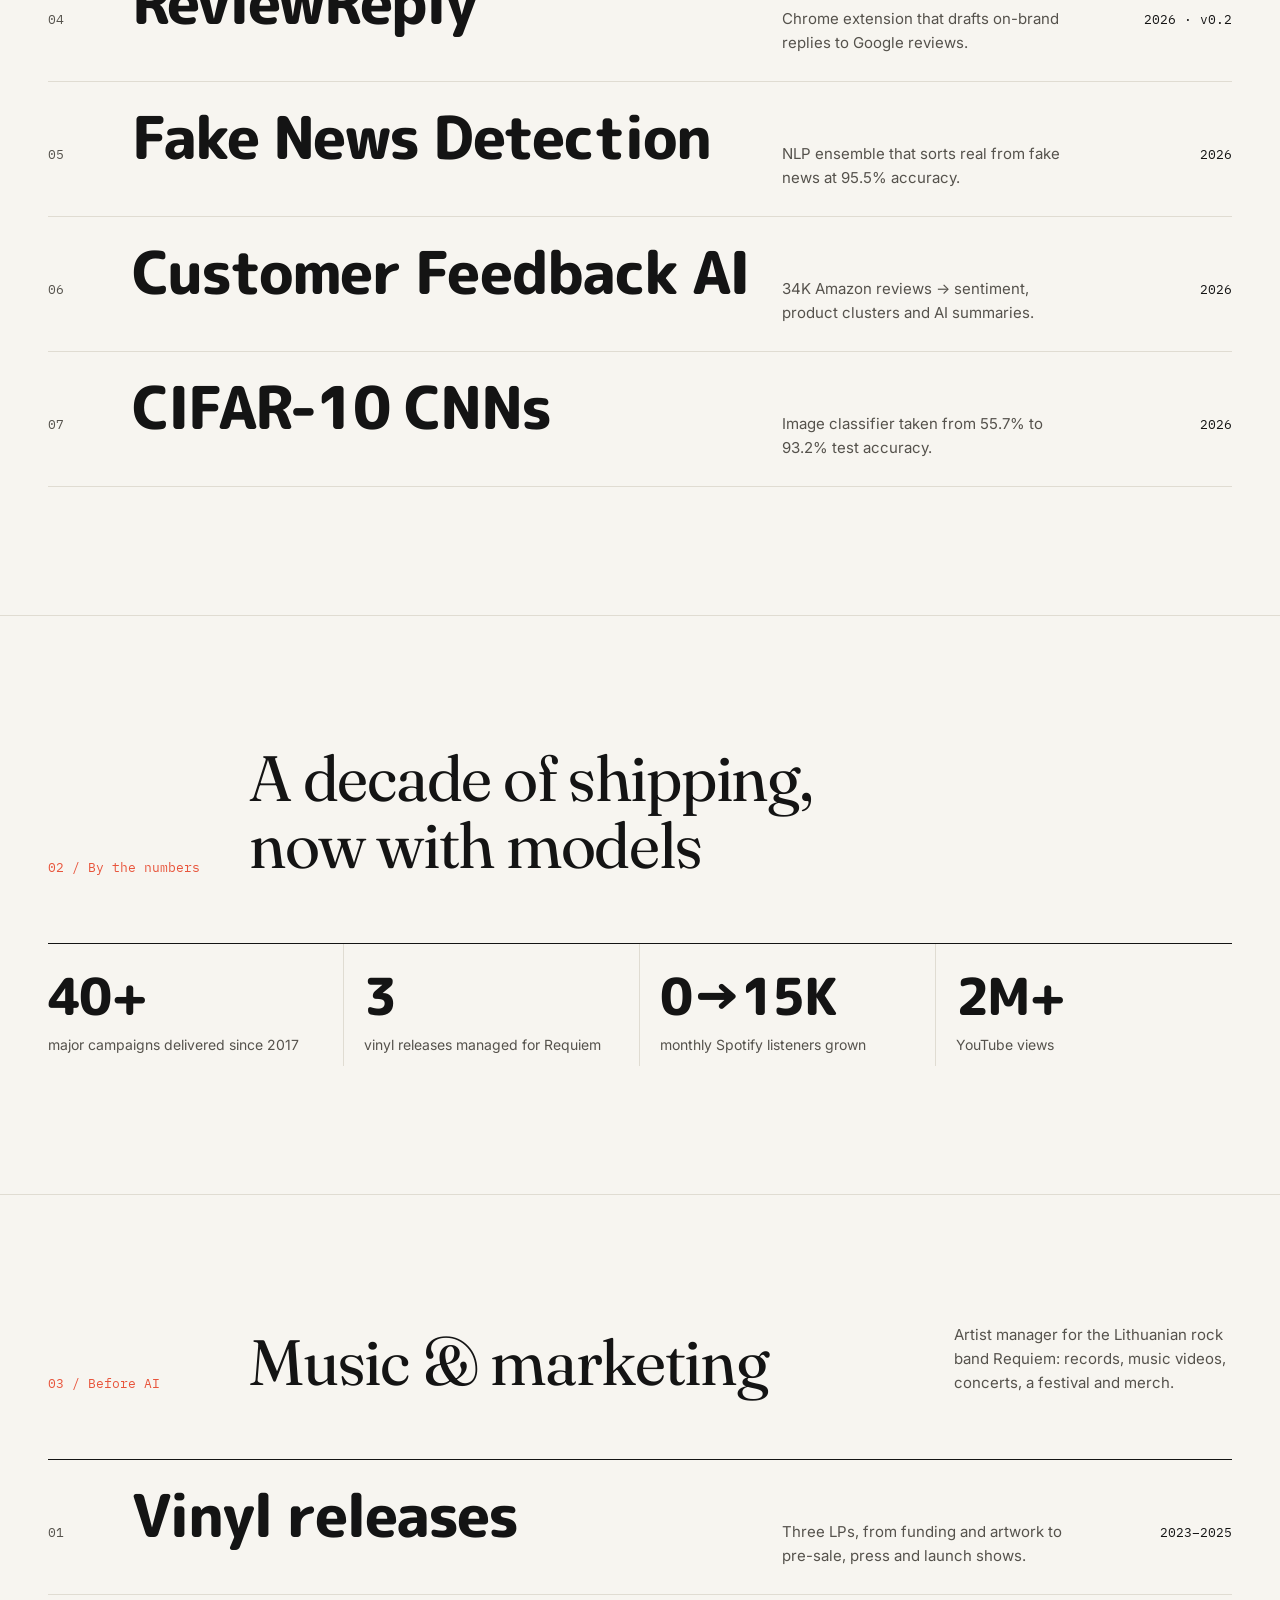
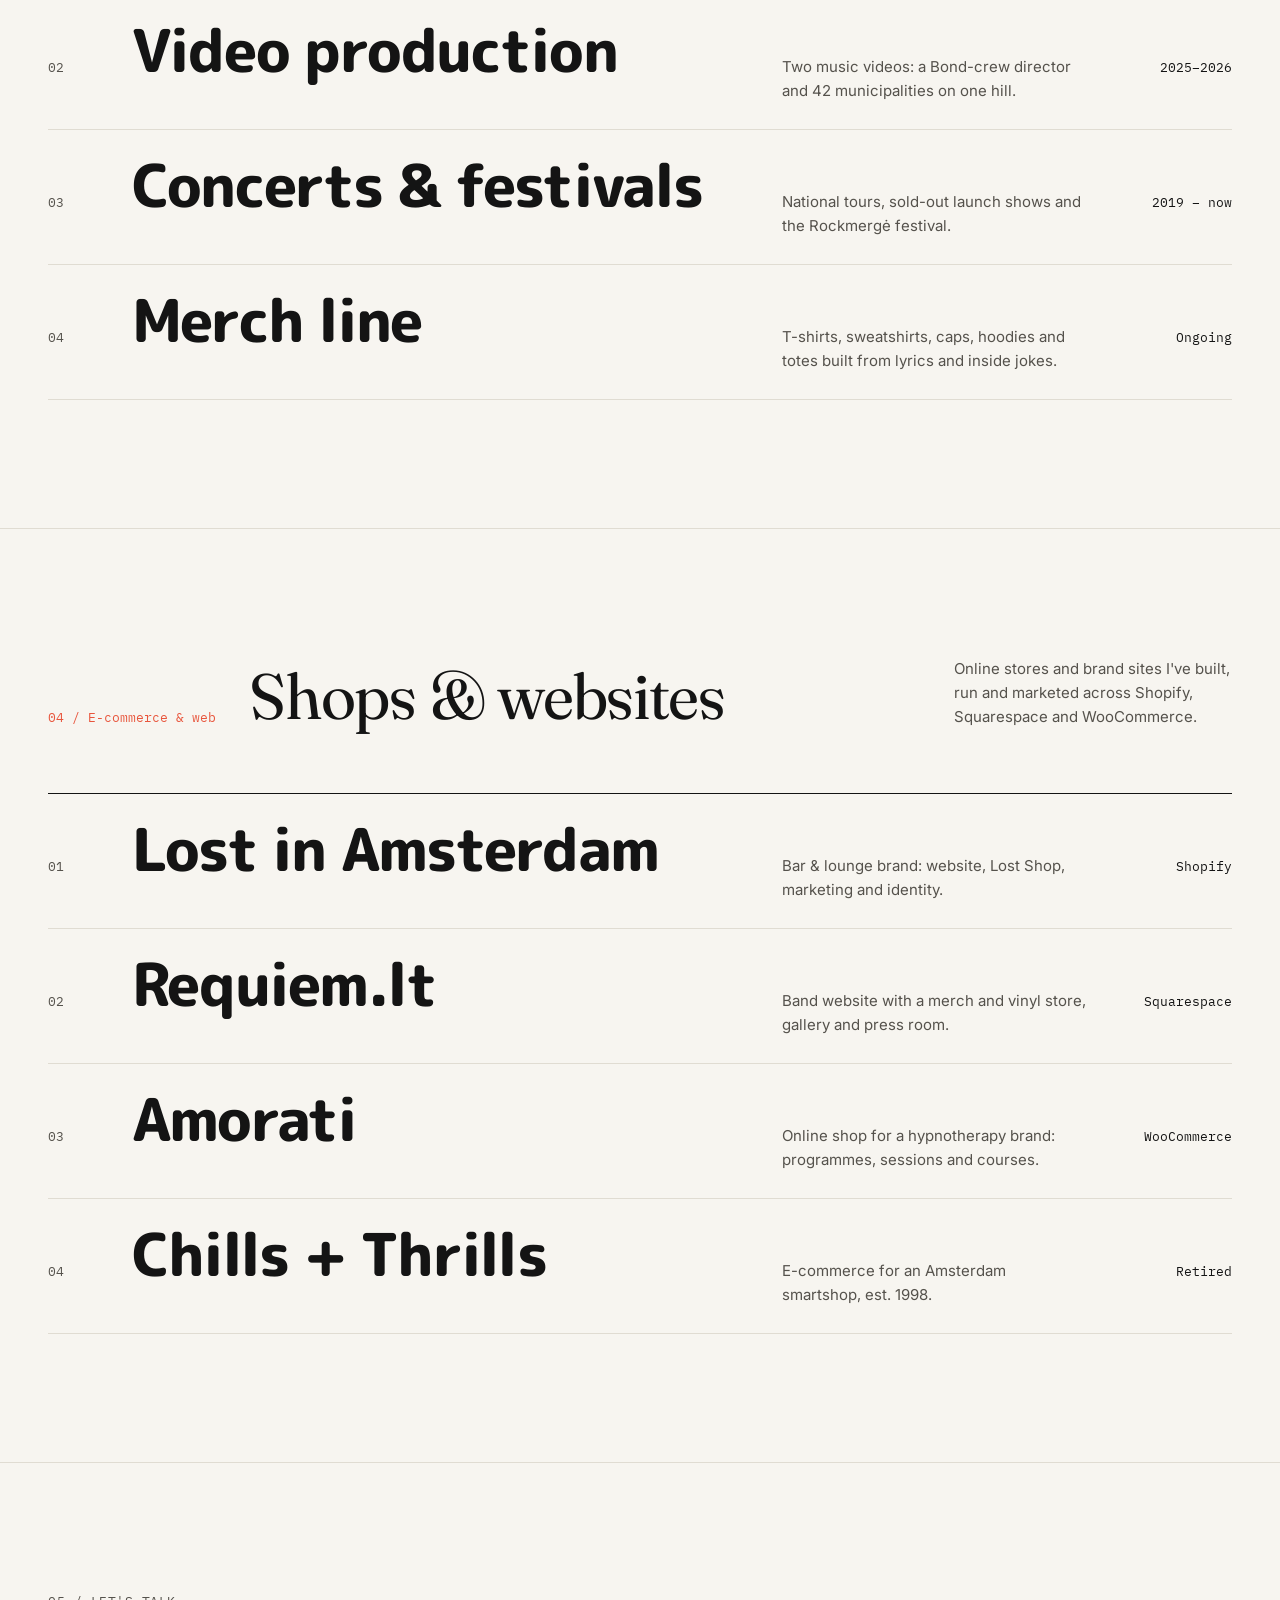
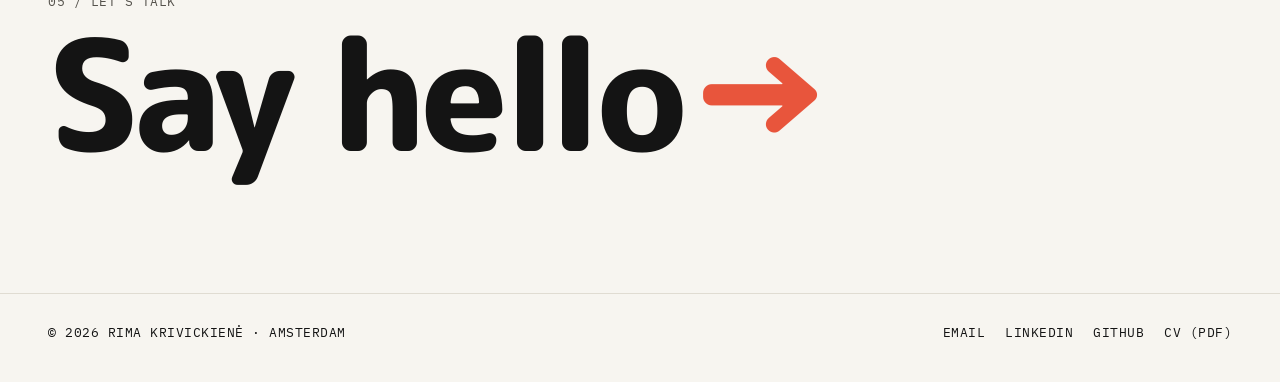
==== commit f7549910: "AI Sales Assistant as case study 02 (3 slides + page), renumber case studies, new Toolkit skills, re" ====
--- a/index.html
+++ b/index.html
@@ -41,31 +41,35 @@
       <div class="sec-head reveal">
         <span class="num">01 / Selected work</span>
         <h2>AI engineering</h2>
-        <p>From a recruiter agent and a multi-agent release planner to classic NLP and computer vision, built end to end.</p>
+        <p>From a recruiter agent, an AI sales assistant and a multi-agent release planner to classic NLP and computer vision, built end to end.</p>
       </div>
       <ul class="project-list reveal">
         <li><a href="work/see-if-we-match.html" data-bg="assets/slides/match/01.jpg">
           <span class="n">01</span><span class="t">See If We Match</span>
           <span class="d">Agentic RAG recruiter assistant that checks a job description against my portfolio, live.</span><span class="y">2026 · Live</span>
           <img class="thumb" src="assets/slides/match/01.jpg" alt="" loading="lazy"></a></li>
+        <li><a href="work/ai-sales-assistant.html" data-bg="assets/slides/form/01.jpg">
+          <span class="n">02</span><span class="t">AI Sales Assistant</span>
+          <span class="d">The form that fills itself in, plus an AI brief and an offer writer that never invents a price.</span><span class="y">2026 · Live</span>
+          <img class="thumb" src="assets/slides/form/01.jpg" alt="" loading="lazy"></a></li>
         <li><a href="work/dropoperator.html" data-bg="assets/slides/drop/01.jpg">
-          <span class="n">02</span><span class="t">DropOperator</span>
+          <span class="n">03</span><span class="t">DropOperator</span>
           <span class="d">Multi-agent LangGraph platform that turns a song into a full release plan.</span><span class="y">2026 · Live</span>
           <img class="thumb" src="assets/slides/drop/01.jpg" alt="" loading="lazy"></a></li>
         <li><a href="work/reviewreply.html" data-bg="assets/img/rr-demo.jpg">
-          <span class="n">03</span><span class="t">ReviewReply</span>
+          <span class="n">04</span><span class="t">ReviewReply</span>
           <span class="d">Chrome extension that drafts on-brand replies to Google reviews.</span><span class="y">2026 · v0.2</span>
           <img class="thumb" src="assets/img/rr-demo.jpg" alt="" loading="lazy"></a></li>
         <li><a href="work/fake-news.html" data-bg="assets/img/fake-cloud-real.jpg">
-          <span class="n">04</span><span class="t">Fake News Detection</span>
+          <span class="n">05</span><span class="t">Fake News Detection</span>
           <span class="d">NLP ensemble that sorts real from fake news at 95.5% accuracy.</span><span class="y">2026</span>
           <img class="thumb" src="assets/img/fake-title.jpg" alt="" loading="lazy"></a></li>
         <li><a href="work/amazon-nlp.html" data-bg="assets/slides/nlp/01.jpg">
-          <span class="n">05</span><span class="t">Customer Feedback AI</span>
+          <span class="n">06</span><span class="t">Customer Feedback AI</span>
           <span class="d">34K Amazon reviews → sentiment, product clusters and AI summaries.</span><span class="y">2026</span>
           <img class="thumb" src="assets/slides/nlp/01.jpg" alt="" loading="lazy"></a></li>
         <li><a href="work/cnn-cifar10.html" data-bg="assets/img/cnn-title.jpg">
-          <span class="n">06</span><span class="t">CIFAR-10 CNNs</span>
+          <span class="n">07</span><span class="t">CIFAR-10 CNNs</span>
           <span class="d">Image classifier taken from 55.7% to 93.2% test accuracy.</span><span class="y">2026</span>
           <img class="thumb" src="assets/img/cnn-title.jpg" alt="" loading="lazy"></a></li>
       </ul>
